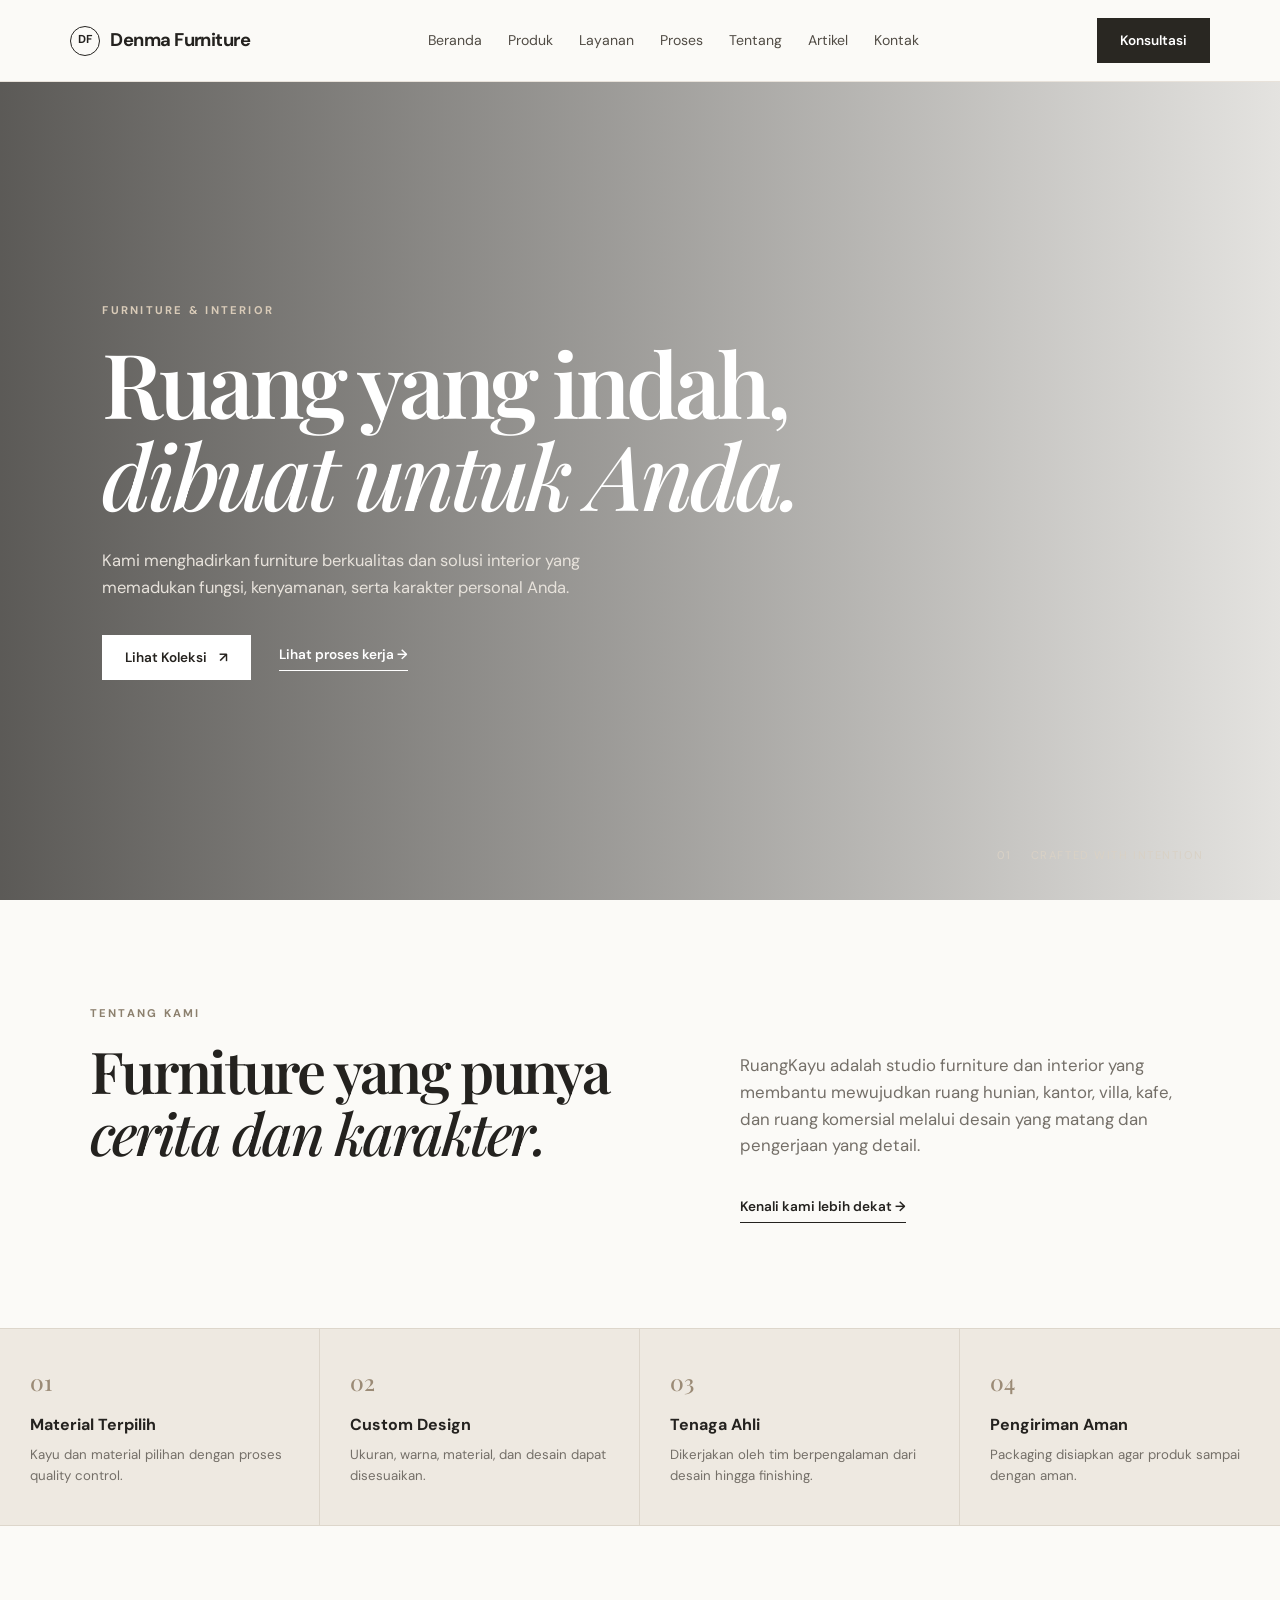
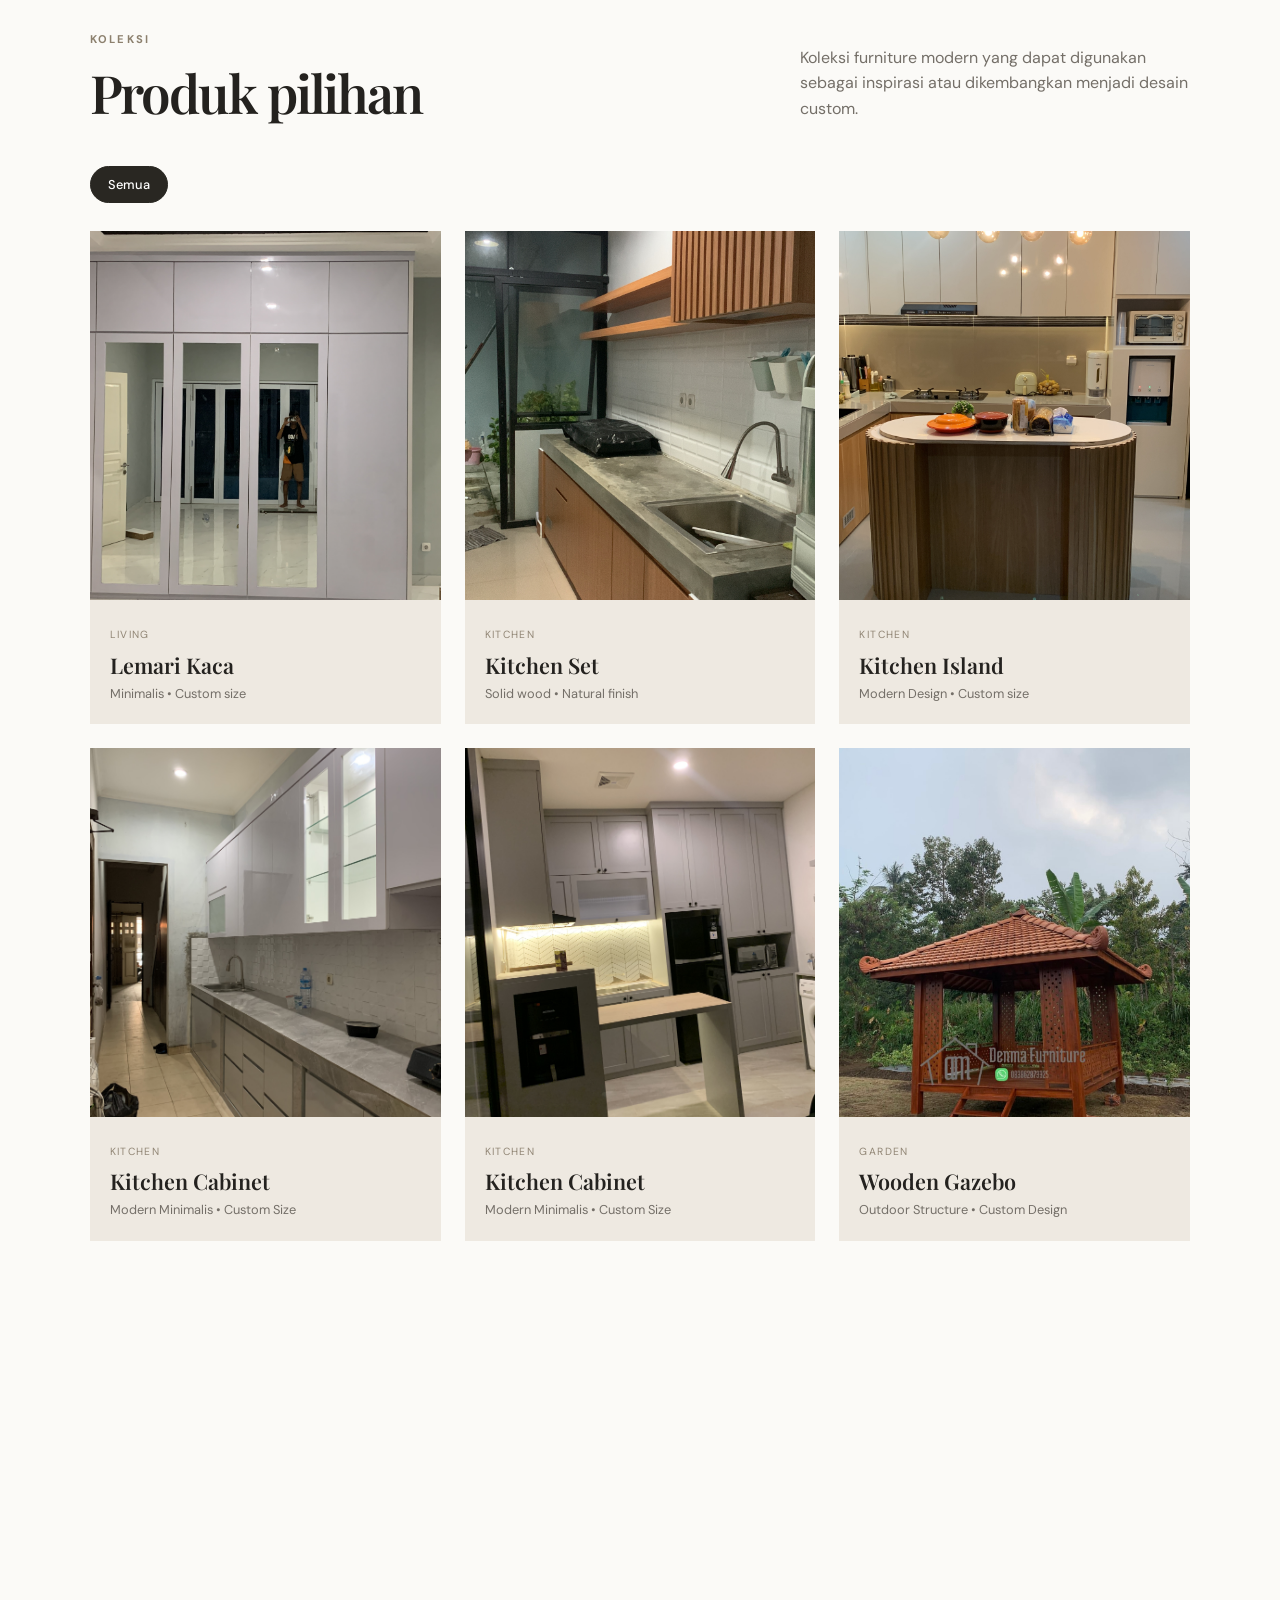
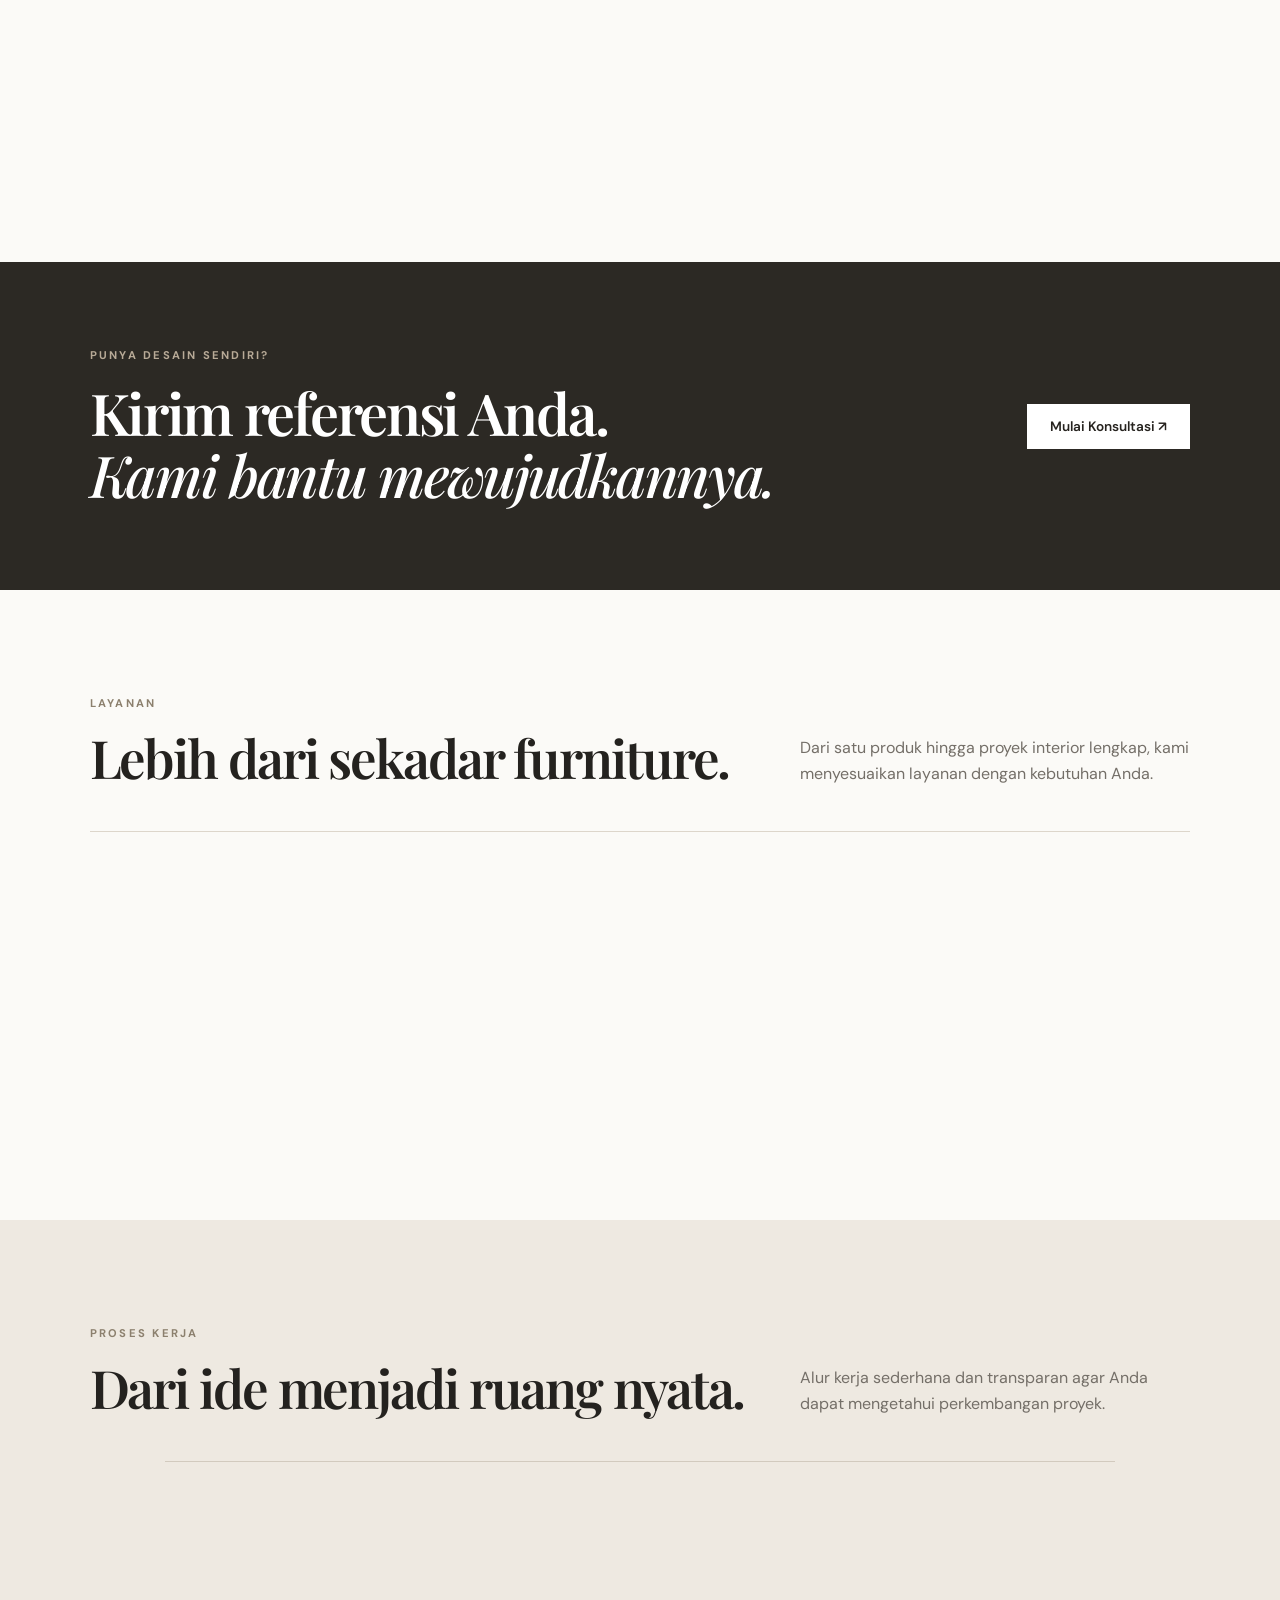
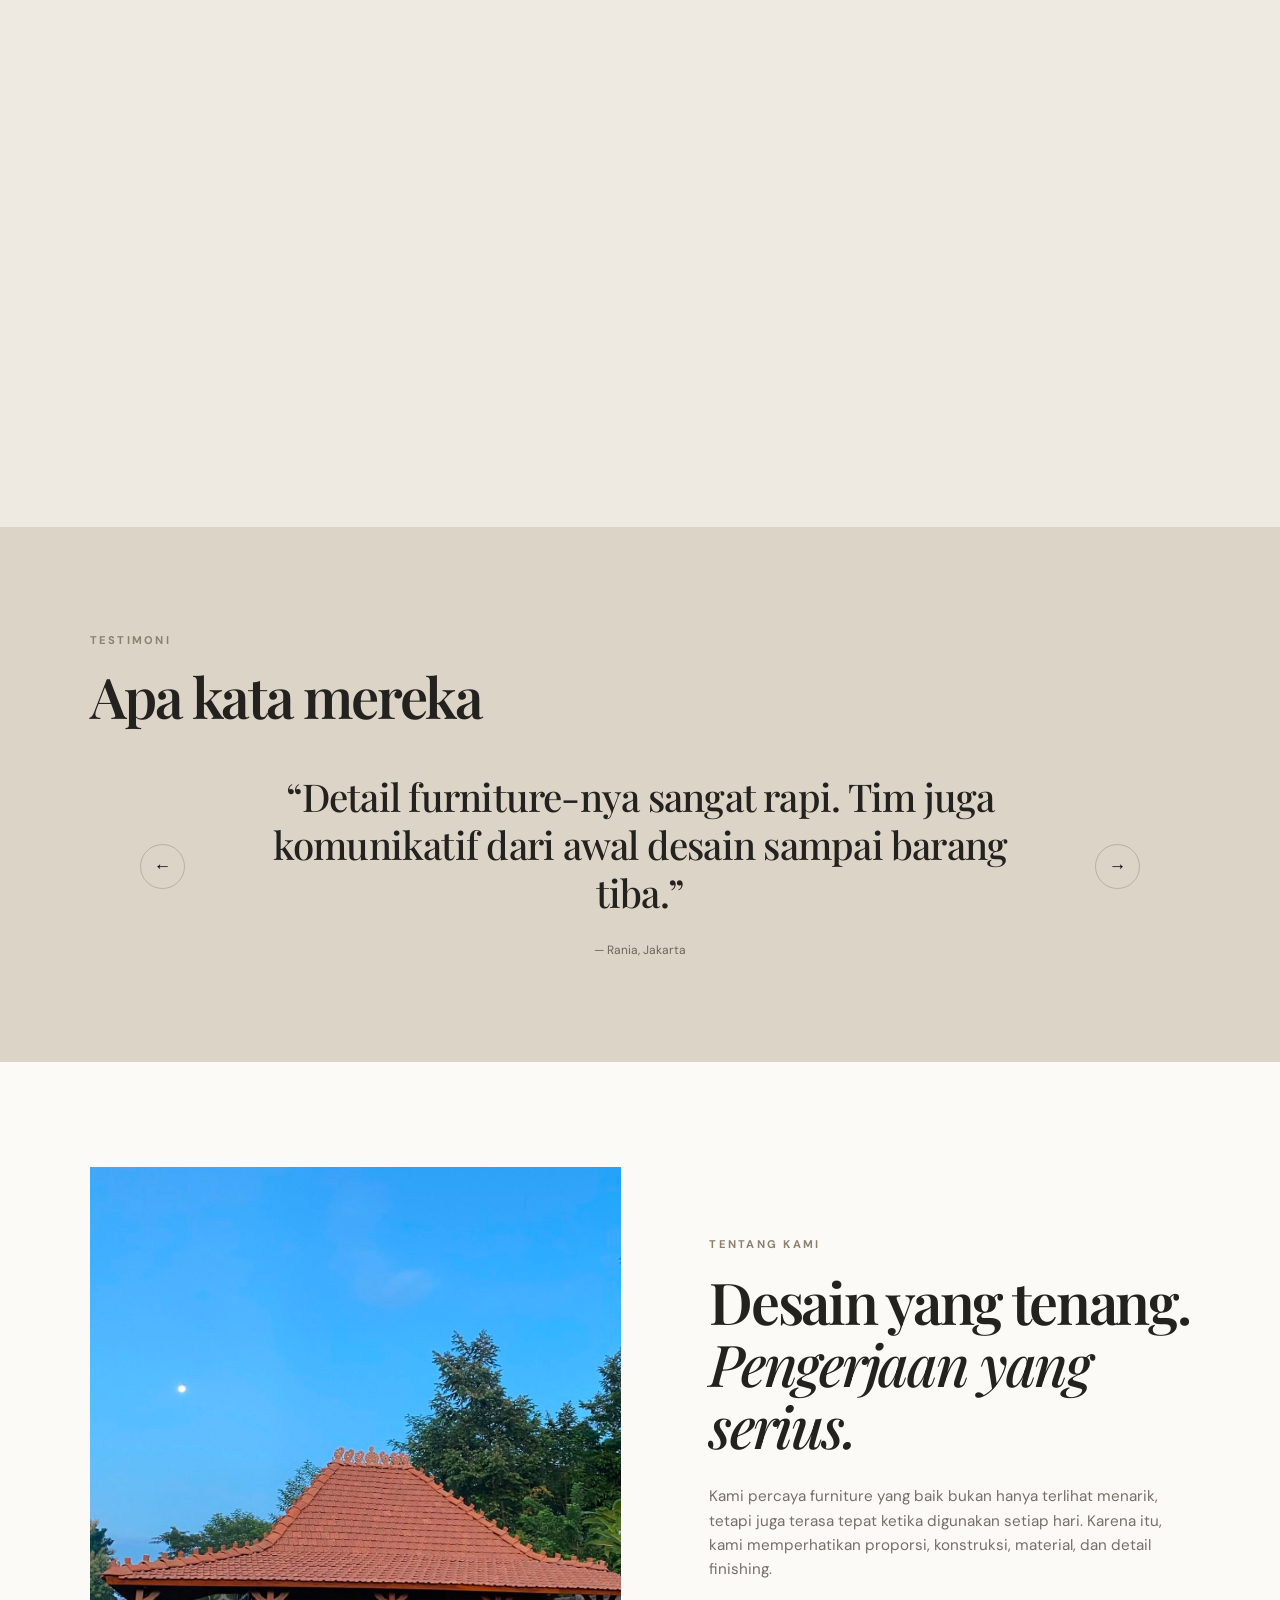
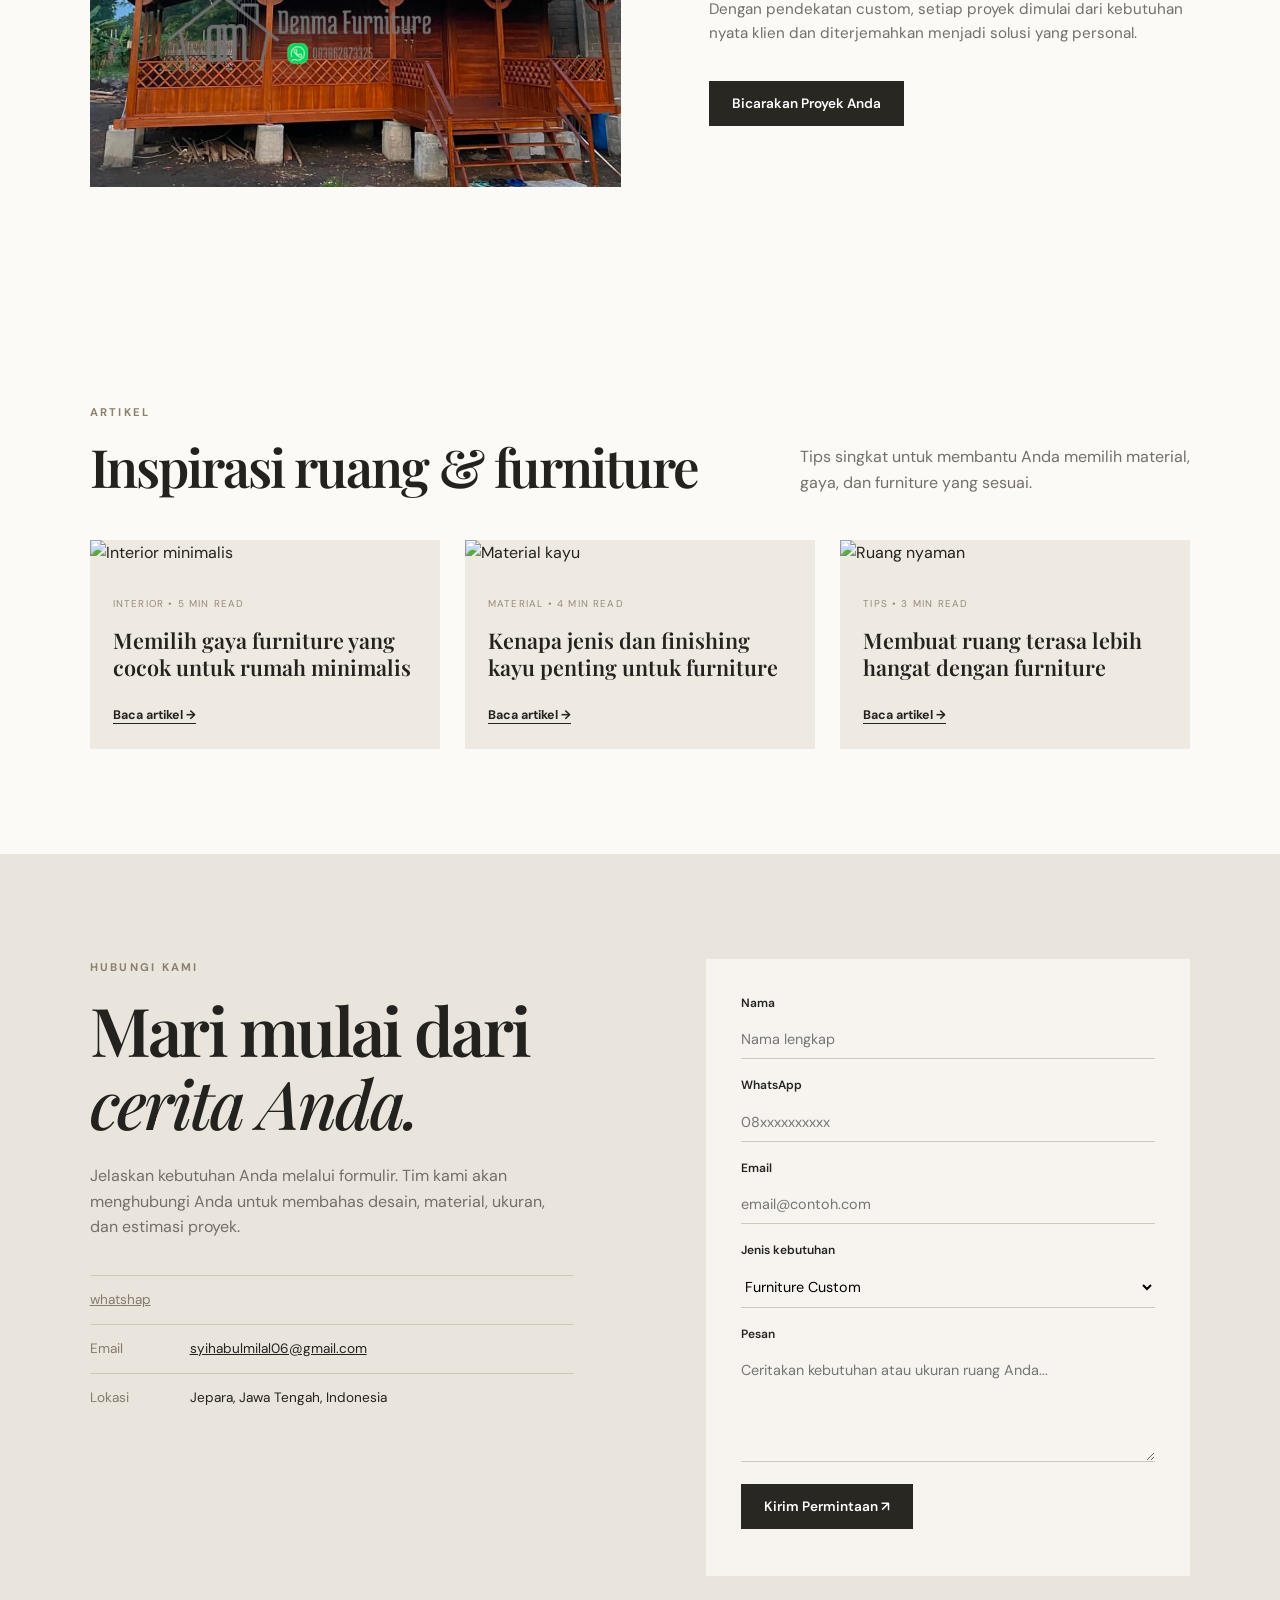
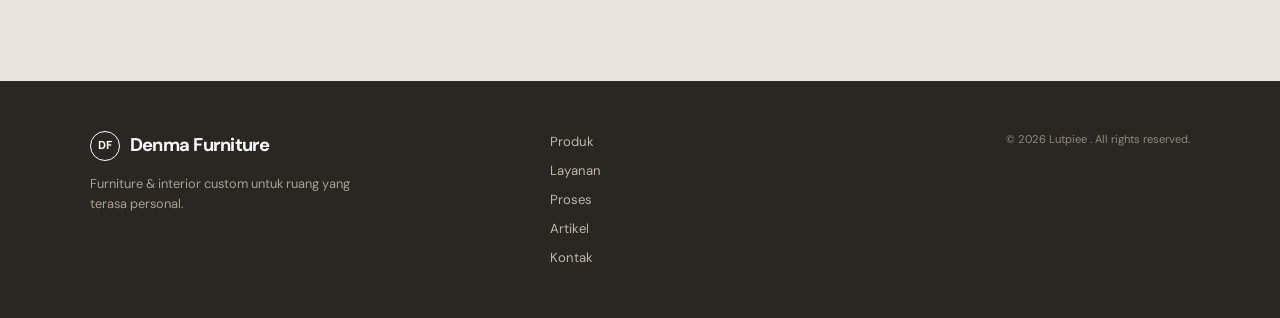
==== index.html @ da38ce17 "first" ====
<!DOCTYPE html>
<html lang="id">
<head>
  <meta charset="UTF-8">
  <meta name="viewport" content="width=device-width, initial-scale=1.0">
  <meta name="description" content="RuangKayu Interior - Furniture custom dan interior modern berkualitas.">
  <title>Denma furniture & Interior</title>
  <link rel="preconnect" href="https://fonts.googleapis.com">
  <link rel="preconnect" href="https://fonts.gstatic.com" crossorigin>
  <link href="https://fonts.googleapis.com/css2?family=DM+Sans:wght@400;500;600;700&family=Playfair+Display:wght@500;600;700&display=swap" rel="stylesheet">
  <link rel="stylesheet" href="style.css">
</head>
<body>
  <header class="header" id="top">
    <a class="logo" href="#home"><span>DF</span> Denma Furniture </a>
    <nav class="nav" id="nav">
      <a href="#home">Beranda</a>
      <a href="#produk">Produk</a>
      <a href="#layanan">Layanan</a>
      <a href="#proses">Proses</a>
      <a href="#tentang">Tentang</a>
      <a href="#artikel">Artikel</a>
      <a href="#kontak">Kontak</a>
    </nav>
    <a class="btn btn-dark nav-cta" href="#kontak">Konsultasi</a>
    <button class="menu-toggle" id="menuToggle" aria-label="Buka menu">☰</button>
  </header>

  <main>
    <section class="hero" id="home">
      <div class="hero-overlay"></div>
      <div class="hero-content">
        <p class="eyebrow">FURNITURE & INTERIOR</p>
        <h1>Ruang yang indah,<br><em>dibuat untuk Anda.</em></h1>
        <p class="hero-text">Kami menghadirkan furniture berkualitas dan solusi interior yang memadukan fungsi, kenyamanan, serta karakter personal Anda.</p>
        <div class="hero-actions">
          <a class="btn btn-light" href="#produk">Lihat Koleksi <span>↗</span></a>
          <a class="text-link light" href="#proses">Lihat proses kerja →</a>
        </div>
      </div>
      <div class="hero-note"><span>01</span> Crafted with intention</div>
    </section>

    <section class="intro section">
      <div>
        <p class="eyebrow">TENTANG KAMI</p>
        <h2>Furniture yang punya<br><em>cerita dan karakter.</em></h2>
      </div>
      <div class="intro-copy">
        <p>RuangKayu adalah studio furniture dan interior yang membantu mewujudkan ruang hunian, kantor, villa, kafe, dan ruang komersial melalui desain yang matang dan pengerjaan yang detail.</p>
        <a class="text-link" href="#tentang">Kenali kami lebih dekat →</a>
      </div>
    </section>

    <section class="feature-strip">
      <div class="feature"><b>01</b><h3>Material Terpilih</h3><p>Kayu dan material pilihan dengan proses quality control.</p></div>
      <div class="feature"><b>02</b><h3>Custom Design</h3><p>Ukuran, warna, material, dan desain dapat disesuaikan.</p></div>
      <div class="feature"><b>03</b><h3>Tenaga Ahli</h3><p>Dikerjakan oleh tim berpengalaman dari desain hingga finishing.</p></div>
      <div class="feature"><b>04</b><h3>Pengiriman Aman</h3><p>Packaging disiapkan agar produk sampai dengan aman.</p></div>
    </section>

    <section class="section products" id="produk">
      <div class="section-heading">
        <div><p class="eyebrow">KOLEKSI</p><h2>Produk pilihan</h2></div>
        <p>Koleksi furniture modern yang dapat digunakan sebagai inspirasi atau dikembangkan menjadi desain custom.</p>
      </div>
      <div class="filter-tabs">
        <button class="active" data-filter="all">Semua</button>
      </div>

<!-- INTERIOR -->

      <div class="product-grid" id="productGrid">
        <article class="product-card" data-category="living">
          <img src="image/F1.JPG.jpeg" alt="Interior kaca">
          <div class="product-info"><span>Living</span><h3>Lemari Kaca</h3><p>Minimalis • Custom size</p></div>
        </article>
        <article class="product-card" data-category="dining">
          <img src="image/O5.JPG.jpeg" alt="Dapur">
          <div class="product-info"><span>kitchen</span><h3>Kitchen Set</h3><p>Solid wood • Natural finish</p></div>
        </article>
        <article class="product-card" data-category="bedroom">
          <img src="image/I1.JPG.jpeg" alt="Kamar tidur modern">
          <div class="product-info"><span>KITCHEN</span><h3>Kitchen Island</h3><p>Modern Design • Custom size</p></div>
        </article>
          <article class="product-card" data-category="bedroom">
          <img src="image/i2.jpg" alt="Kamar tidur modern">
          <div class="product-info"><span>KITCHEN</span><h3>Kitchen Cabinet</h3><p>Modern Minimalis • Custom Size</p></div>
        </article>
        <article class="product-card" data-category="bedroom">
          <img src="image/i3.jpg" alt="Kamar tidur modern">
          <div class="product-info"><span>KITCHEN</span><h3>Kitchen Cabinet</h3><p>Modern Minimalis • Custom Size</p></div>
        </article>


<!-- FURNITURE -->

        <article class="product-card" data-category="office">
          <img src="image/O1.PNG" alt="Interior kantor">
          <div class="product-info"><span>garden</span><h3>Wooden Gazebo</h3><p>Outdoor Structure • Custom Design</p></div>
        </article>
        <article class="product-card" data-category="living">
          <img src="image/O3.PNG" alt="Interior ruang keluarga">
          <div class="product-info"><span>outdoor</span><h3>Wooden Kabin</h3><p>Teak wood • Outdoor Structure</p></div>
        </article>
        <article class="product-card" data-category="dining">
          <img src="image/O4.PNG" alt="Ruang makan elegan">
          <div class="product-info"><span>outdoor</span><h3>Wooden Gazebo</h3><p>Solid wood • Custom Design</p></div>
        </article>
                <article class="product-card" data-category="dining">
          <img src="image/02.PNG" alt="Ruang makan elegan">
          <div class="product-info"><span>outdoor</span><h3>Wooden Gazebo</h3><p>Solid wood • Custom Structure</p></div>
        </article>
      </div>
    </section>

    <section class="custom-banner">
      <div>
        <p class="eyebrow">PUNYA DESAIN SENDIRI?</p>
        <h2>Kirim referensi Anda.<br><em>Kami bantu mewujudkannya.</em></h2>
      </div>
      <a class="btn btn-light" href="#kontak">Mulai Konsultasi ↗</a>
    </section>

    <section class="section services" id="layanan">
      <div class="section-heading">
        <div><p class="eyebrow">LAYANAN</p><h2>Lebih dari sekadar furniture.</h2></div>
        <p>Dari satu produk hingga proyek interior lengkap, kami menyesuaikan layanan dengan kebutuhan Anda.</p>
      </div>
      <div class="service-grid">
        <div class="service"><span>01</span><h3>Furniture Custom</h3><p>Desain furniture berdasarkan ukuran ruang, kebutuhan fungsi, material, dan gaya yang Anda inginkan.</p><a href="#kontak">Konsultasikan →</a></div>
        <div class="service"><span>02</span><h3>Interior Design</h3><p>Konsep ruang, layout, material, warna, hingga detail furniture dalam satu kesatuan desain.</p><a href="#kontak">Konsultasikan →</a></div>
        <div class="service"><span>03</span><h3>Project Furniture</h3><p>Pengerjaan untuk rumah, villa, hotel, restoran, kantor, dan ruang komersial dengan koordinasi terukur.</p><a href="#kontak">Konsultasikan →</a></div>
      </div>
    </section>

    <section class="process section" id="proses">
      <div class="section-heading">
        <div><p class="eyebrow">PROSES KERJA</p><h2>Dari ide menjadi ruang nyata.</h2></div>
        <p>Alur kerja sederhana dan transparan agar Anda dapat mengetahui perkembangan proyek.</p>
      </div>
      <div class="process-list">
        <div class="process-item"><strong>01</strong><div><h3>Konsultasi</h3><p>Ceritakan kebutuhan, ukuran ruang, referensi, dan kisaran anggaran.</p></div></div>
        <div class="process-item"><strong>02</strong><div><h3>Desain & Penawaran</h3><p>Kami susun konsep, material, estimasi biaya, dan timeline pengerjaan.</p></div></div>
        <div class="process-item"><strong>03</strong><div><h3>Produksi</h3><p>Produksi dimulai setelah desain dan penawaran disepakati. Progress dapat didokumentasikan.</p></div></div>
        <div class="process-item"><strong>04</strong><div><h3>Quality Control</h3><p>Produk diperiksa pada detail konstruksi dan finishing sebelum dikemas.</p></div></div>
        <div class="process-item"><strong>05</strong><div><h3>Pengiriman & Instalasi</h3><p>Produk dikirim dan, bila diperlukan, dibantu proses instalasi di lokasi.</p></div></div>
      </div>
    </section>

    <section class="testimonial-section">
      <div class="section testimonial-head">
        <p class="eyebrow">TESTIMONI</p>
        <h2>Apa kata mereka</h2>
      </div>
      <div class="testimonial-wrap">
        <button class="slider-btn" id="prevTestimonial" aria-label="Testimoni sebelumnya">←</button>
        <div class="testimonial-track" id="testimonialTrack">
          <blockquote class="testimonial active"><p>“Detail furniture-nya sangat rapi. Tim juga komunikatif dari awal desain sampai barang tiba.”</p><cite>— Rania, Jakarta</cite></blockquote>
          <blockquote class="testimonial"><p>“Kami bisa menyesuaikan ukuran dan material dengan kondisi ruangan. Hasil akhirnya sesuai konsep yang kami bayangkan.”</p><cite>— Dimas, Semarang</cite></blockquote>
          <blockquote class="testimonial"><p>“Proses konsultasinya membantu sekali, terutama saat menentukan layout dan kombinasi warna.”</p><cite>— Alya, Bandung</cite></blockquote>
        </div>
        <button class="slider-btn" id="nextTestimonial" aria-label="Testimoni berikutnya">→</button>
      </div>
    </section>

    <section class="section about" id="tentang">
      <div class="about-image"><img src="image/O4.PNG" alt="Interior RuangKayu"></div>
      <div class="about-copy">
        <p class="eyebrow">TENTANG KAMI</p>
        <h2>Desain yang tenang.<br><em>Pengerjaan yang serius.</em></h2>
        <p>Kami percaya furniture yang baik bukan hanya terlihat menarik, tetapi juga terasa tepat ketika digunakan setiap hari. Karena itu, kami memperhatikan proporsi, konstruksi, material, dan detail finishing.</p>
        <p>Dengan pendekatan custom, setiap proyek dimulai dari kebutuhan nyata klien dan diterjemahkan menjadi solusi yang personal.</p>
        <a class="btn btn-dark" href="#kontak">Bicarakan Proyek Anda</a>
      </div>
    </section>

    <section class="section articles" id="artikel">
      <div class="section-heading">
        <div><p class="eyebrow">ARTIKEL</p><h2>Inspirasi ruang & furniture</h2></div>
        <p>Tips singkat untuk membantu Anda memilih material, gaya, dan furniture yang sesuai.</p>
      </div>
      <div class="article-grid">
        <article><img src="https://images.unsplash.com/photo-1618221195710-dd6b41faaea6?auto=format&fit=crop&w=1000&q=85" alt="Interior minimalis"><div><small>INTERIOR • 5 MIN READ</small><h3>Memilih gaya furniture yang cocok untuk rumah minimalis</h3><a href="artikel1.html" target="_blank">Baca artikel →</a></div></article>
        <article><img src="https://images.unsplash.com/photo-1549497538-303791108f95?auto=format&fit=crop&w=1000&q=85" alt="Material kayu"><div><small>MATERIAL • 4 MIN READ</small><h3>Kenapa jenis dan finishing kayu penting untuk furniture</h3><a href="artikel2.html" target="_blank">Baca artikel →</a></div></article>
        <article><img src="https://images.unsplash.com/photo-1615873968403-89e068629265?auto=format&fit=crop&w=1000&q=85" alt="Ruang nyaman"><div><small>TIPS • 3 MIN READ</small><h3>Membuat ruang terasa lebih hangat dengan furniture</h3><a href="artikel3.html" target="_blank">Baca artikel →</a></div></article>
      </div>
    </section>

    <section class="contact" id="kontak">
      <div class="contact-info">
        <p class="eyebrow">HUBUNGI KAMI</p>
        <h2>Mari mulai dari<br><em>cerita Anda.</em></h2>
        <p>Jelaskan kebutuhan Anda melalui formulir. Tim kami akan menghubungi Anda untuk membahas desain, material, ukuran, dan estimasi proyek.</p>
        <div class="contact-details">
          <p><span><a href="https://wa.me/+6283862873325?text=Halo%20saya%20mau%20konsultasi%20">whatshap</a></span></a></p>
          <p><span>Email</span><a href="mailto:syihabulmilal06@gmail.com">syihabulmilal06@gmail.com</a></p>
          <p><span>Lokasi</span>Jepara, Jawa Tengah, Indonesia</p>
        </div>
      </div>
      <form class="contact-form" id="contactForm">
        <label>Nama<input required type="text" name="nama" placeholder="Nama lengkap"></label>
        <label>WhatsApp<input required type="tel" name="telepon" placeholder="08xxxxxxxxxx"></label>
        <label>Email<input type="email" name="email" placeholder="email@contoh.com"></label>
        <label>Jenis kebutuhan<select name="kebutuhan"><option>Furniture Custom</option><option>Interior Design</option><option>Project Furniture</option><option>Konsultasi</option></select></label>
        <label>Pesan<textarea required name="pesan" rows="5" placeholder="Ceritakan kebutuhan atau ukuran ruang Anda..."></textarea></label>
        <button class="btn btn-dark" type="submit">Kirim Permintaan ↗</button>
        <p class="form-note" id="formNote" role="status" aria-live="polite"></p>
      </form>
    </section>
  </main>

  <footer class="footer">
    <div><a class="logo" href="#top"><span>DF</span> Denma Furniture</a><p>Furniture & interior custom untuk ruang yang terasa personal.</p></div>
    <div class="footer-links"><a href="#produk">Produk</a><a href="#layanan">Layanan</a><a href="#proses">Proses</a><a href="#artikel">Artikel</a><a href="#kontak">Kontak</a></div>
    <div><small>© 2026 Lutpiee . All rights reserved.</small></div>
  </footer>

  <script src="script.js"></script>
</body>
</html>
---- style.css ----
:root{
  --ink:#24221f;--muted:#746f68;--cream:#f4f0e9;--paper:#fbfaf7;--line:#ddd6cb;--dark:#292722;
  --serif:"Playfair Display",Georgia,serif;--sans:"DM Sans",Arial,sans-serif
}
*{box-sizing:border-box}html{scroll-behavior:smooth}body{margin:0;color:var(--ink);background:var(--paper);font-family:var(--sans);line-height:1.6}a{text-decoration:none;color:inherit}
.header{height:82px;padding:0 5.5%;display:flex;align-items:center;justify-content:space-between;background:rgba(251,250,247,.96);position:sticky;top:0;z-index:20;border-bottom:1px solid rgba(221,214,203,.65);backdrop-filter:blur(12px)}
.logo{font-weight:700;letter-spacing:-.03em;font-size:1.15rem;display:flex;gap:10px;align-items:center}.logo span{font-size:.72rem;border:1px solid var(--ink);width:30px;height:30px;display:grid;place-items:center;border-radius:50%;letter-spacing:0}
.nav{display:flex;gap:26px;font-size:.88rem;color:#514c45}.nav a:hover,.footer-links a:hover{color:#000}.btn{display:inline-flex;align-items:center;justify-content:center;gap:12px;padding:13px 22px;border:1px solid transparent;font:600 .85rem var(--sans);cursor:pointer;transition:.25s}.btn-dark{background:var(--dark);color:#fff}.btn-dark:hover{background:#000;transform:translateY(-2px)}.btn-light{background:#fff;color:#26231f}.btn-light:hover{background:#eee9e1}.menu-toggle{display:none;background:none;border:0;font-size:1.5rem}
.hero{min-height:calc(100vh - 82px);background:linear-gradient(90deg,rgba(24,22,19,.7),rgba(24,22,19,.1)),url("https://images.unsplash.com/photo-1600210492486-724fe5c67fb0?auto=format&fit=crop&w=2000&q=90") center/cover;position:relative;display:flex;align-items:center;color:#fff}.hero-content{width:min(800px,88%);margin-left:8%;padding:90px 0}.eyebrow{font-size:.7rem;letter-spacing:.2em;font-weight:700;margin:0 0 16px;color:#8c806e}.hero .eyebrow{color:#d9cbb8}.hero h1{font:600 clamp(3.2rem,7vw,6.4rem)/1.03 var(--serif);letter-spacing:-.045em;margin:0 0 28px}.hero h1 em,h2 em{font-style:italic;font-weight:500}.hero-text{max-width:570px;color:#e7e2db;font-size:1.03rem}.hero-actions{display:flex;gap:28px;align-items:center;margin-top:34px}.text-link{display:inline-block;font-weight:600;font-size:.85rem;border-bottom:1px solid currentColor;padding-bottom:4px}.text-link.light{color:#fff}.hero-note{position:absolute;right:6%;bottom:35px;font-size:.7rem;letter-spacing:.14em;text-transform:uppercase;color:#d9d1c5}.hero-note span{margin-right:15px}
.section{padding:105px 7%}.intro{display:grid;grid-template-columns:1.2fr 1fr;gap:10%;background:var(--paper)}h2{font:600 clamp(2.4rem,4.5vw,4.3rem)/1.08 var(--serif);letter-spacing:-.04em;margin:0} .intro-copy{padding-top:30px;color:var(--muted);font-size:1.05rem;max-width:550px}.intro-copy .text-link{color:var(--ink);margin-top:20px}
.feature-strip{display:grid;grid-template-columns:repeat(4,1fr);border-top:1px solid var(--line);border-bottom:1px solid var(--line);background:#eee9e1}.feature{padding:38px 30px;border-right:1px solid var(--line)}.feature:last-child{border:0}.feature b{font:500 1.4rem var(--serif);color:#9b8b76}.feature h3{font-size:1rem;margin:14px 0 6px}.feature p{font-size:.83rem;color:var(--muted);margin:0}
.section-heading{display:flex;justify-content:space-between;align-items:end;gap:40px;margin-bottom:45px}.section-heading>p{max-width:390px;color:var(--muted);margin:0}.section-heading h2{font-size:3.3rem}.filter-tabs{display:flex;gap:9px;margin-bottom:28px;flex-wrap:wrap}.filter-tabs button{border:1px solid var(--line);background:transparent;padding:9px 17px;border-radius:30px;font:500 .8rem var(--sans);cursor:pointer;color:var(--muted)}.filter-tabs button.active,.filter-tabs button:hover{background:var(--dark);color:#fff;border-color:var(--dark)}
.product-grid{display:grid;grid-template-columns:repeat(3,1fr);gap:24px}.product-card{background:#eee9e1;overflow:hidden}.product-card img{width:100%;aspect-ratio:1/1.05;object-fit:cover;display:block;transition:transform .5s}.product-card:hover img{transform:scale(1.035)}.product-info{padding:20px}.product-info span{font-size:.65rem;letter-spacing:.13em;text-transform:uppercase;color:#918675}.product-info h3{margin:5px 0;font:600 1.35rem var(--serif)}.product-info p{margin:0;color:var(--muted);font-size:.8rem}
.custom-banner{padding:85px 7%;background:#2c2924;color:#fff;display:flex;align-items:center;justify-content:space-between;gap:30px}.custom-banner h2{font-size:3.6rem}.custom-banner .eyebrow{color:#b8aa97}
.service-grid{display:grid;grid-template-columns:repeat(3,1fr);border-top:1px solid var(--line)}.service{padding:38px 35px 10px 0;border-right:1px solid var(--line);margin-right:35px}.service:last-child{border-right:0}.service span{font:500 1.5rem var(--serif);color:#9b8b76}.service h3{font:600 1.6rem var(--serif);margin:18px 0 8px}.service p{color:var(--muted);font-size:.9rem;min-height:95px}.service a{font-size:.8rem;font-weight:700;border-bottom:1px solid var(--ink);padding-bottom:4px}
.process{background:#eee9e1}.process-list{max-width:950px;margin:0 auto;border-top:1px solid #d2cabe}.process-item{display:grid;grid-template-columns:90px 1fr;gap:30px;padding:28px 0;border-bottom:1px solid #d2cabe}.process-item strong{font:500 1.5rem var(--serif);color:#978a79}.process-item h3{font:600 1.35rem var(--serif);margin:0 0 4px}.process-item p{margin:0;color:var(--muted);font-size:.9rem}
.testimonial-section{background:#dcd4c7;padding-bottom:90px}.testimonial-head{padding-bottom:35px}.testimonial-head h2{font-size:3.5rem}.testimonial-wrap{display:flex;align-items:center;gap:25px;max-width:1000px;margin:auto}.testimonial-track{flex:1;text-align:center;min-height:210px;display:grid;place-items:center}.testimonial{display:none;margin:0}.testimonial.active{display:block}.testimonial p{font:500 clamp(1.5rem,3vw,2.7rem)/1.25 var(--serif);margin:0 auto 20px;max-width:820px;letter-spacing:-.02em}.testimonial cite{font-style:normal;font-size:.75rem;color:#6e655a}.slider-btn{width:45px;height:45px;border:1px solid #b9b0a3;background:transparent;border-radius:50%;cursor:pointer;font-size:1.1rem}.slider-btn:hover{background:#fff}
.about{display:grid;grid-template-columns:1.05fr .95fr;gap:8%;align-items:center}.about-image img{width:100%;height:620px;object-fit:cover}.about-copy{max-width:570px}.about-copy h2{font-size:3.6rem;margin-bottom:28px}.about-copy>p:not(.eyebrow){color:var(--muted);font-size:.95rem}.about-copy .btn{margin-top:20px}
.article-grid{display:grid;grid-template-columns:repeat(3,1fr);gap:25px}.article-grid article{background:#eee9e1}.article-grid img{width:100%;aspect-ratio:1.35;object-fit:cover}.article-grid article>div{padding:23px}.article-grid small{font-size:.62rem;letter-spacing:.12em;color:#958a7c}.article-grid h3{font:600 1.35rem/1.25 var(--serif);margin:12px 0 20px}.article-grid a{font-size:.78rem;font-weight:700;border-bottom:1px solid var(--ink)}
.contact{background:#e9e4dc;padding:105px 7%;display:grid;grid-template-columns:1fr 1fr;gap:12%}.contact-info h2{font-size:4.2rem}.contact-info>p:not(.eyebrow){max-width:500px;color:var(--muted);margin:25px 0}.contact-details{margin-top:35px}.contact-details p{display:grid;grid-template-columns:100px 1fr;font-size:.85rem;border-top:1px solid #cfc7bb;padding:13px 0;margin:0}.contact-details span{color:#857b6e}.contact-details a{text-decoration:underline}.contact-form{background:#f7f4ef;padding:35px}.contact-form label{display:block;font-size:.75rem;font-weight:600;margin-bottom:17px}.contact-form input,.contact-form select,.contact-form textarea{display:block;width:100%;margin-top:7px;border:0;border-bottom:1px solid #cfc7bb;background:transparent;padding:10px 0;font:400 .9rem var(--sans);outline:none}.contact-form input:focus,.contact-form textarea:focus{border-color:#333}.contact-form textarea{resize:vertical}.contact-form .btn{margin-top:5px}.form-note{font-size:.75rem;color:#6d655b;margin:12px 0 0}
.footer{padding:50px 7%;display:grid;grid-template-columns:1.4fr 1fr 1fr;gap:40px;background:#292722;color:#e8e3db}.footer p{font-size:.8rem;color:#a8a097;max-width:290px}.footer .logo{color:#fff}.footer .logo span{border-color:#fff}.footer-links{display:flex;flex-direction:column;gap:8px;font-size:.82rem;color:#bdb6ad}.footer small{color:#8f8981;font-size:.7rem;display:block;text-align:right}
@media(max-width:900px){.nav{display:none}.nav.open{display:flex;position:absolute;top:82px;left:0;right:0;background:var(--paper);padding:20px 7%;flex-direction:column;gap:15px;border-bottom:1px solid var(--line)}.nav-cta{display:none}.menu-toggle{display:block}.hero-content{margin-left:7%}.intro,.about,.contact{grid-template-columns:1fr}.feature-strip,.service-grid{grid-template-columns:1fr 1fr}.product-grid,.article-grid{grid-template-columns:1fr 1fr}.custom-banner{display:block}.custom-banner .btn{margin-top:28px}.about-image img{height:450px}.contact{gap:55px}}
@media(max-width:600px){.header{height:70px}.nav.open{top:70px}.hero{min-height:calc(100vh - 70px)}.hero h1{font-size:3.25rem}.hero-actions{flex-direction:column;align-items:flex-start}.section{padding:75px 6%}.feature-strip,.service-grid,.product-grid,.article-grid{grid-template-columns:1fr}.feature{border-right:0;border-bottom:1px solid var(--line)}.section-heading{display:block}.section-heading h2,.custom-banner h2,.about-copy h2,.testimonial-head h2{font-size:2.7rem}.section-heading>p{margin-top:20px}.custom-banner{padding:70px 6%}.service{border-right:0;border-bottom:1px solid var(--line);margin:0;padding:30px 0}.service p{min-height:0}.process-item{grid-template-columns:50px 1fr}.about-image img{height:360px}.contact{padding:75px 6%}.contact-info h2{font-size:3.1rem}.footer{grid-template-columns:1fr;padding:45px 6%}.footer small{text-align:left}.testimonial-wrap{gap:8px}.testimonial p{font-size:1.6rem}}
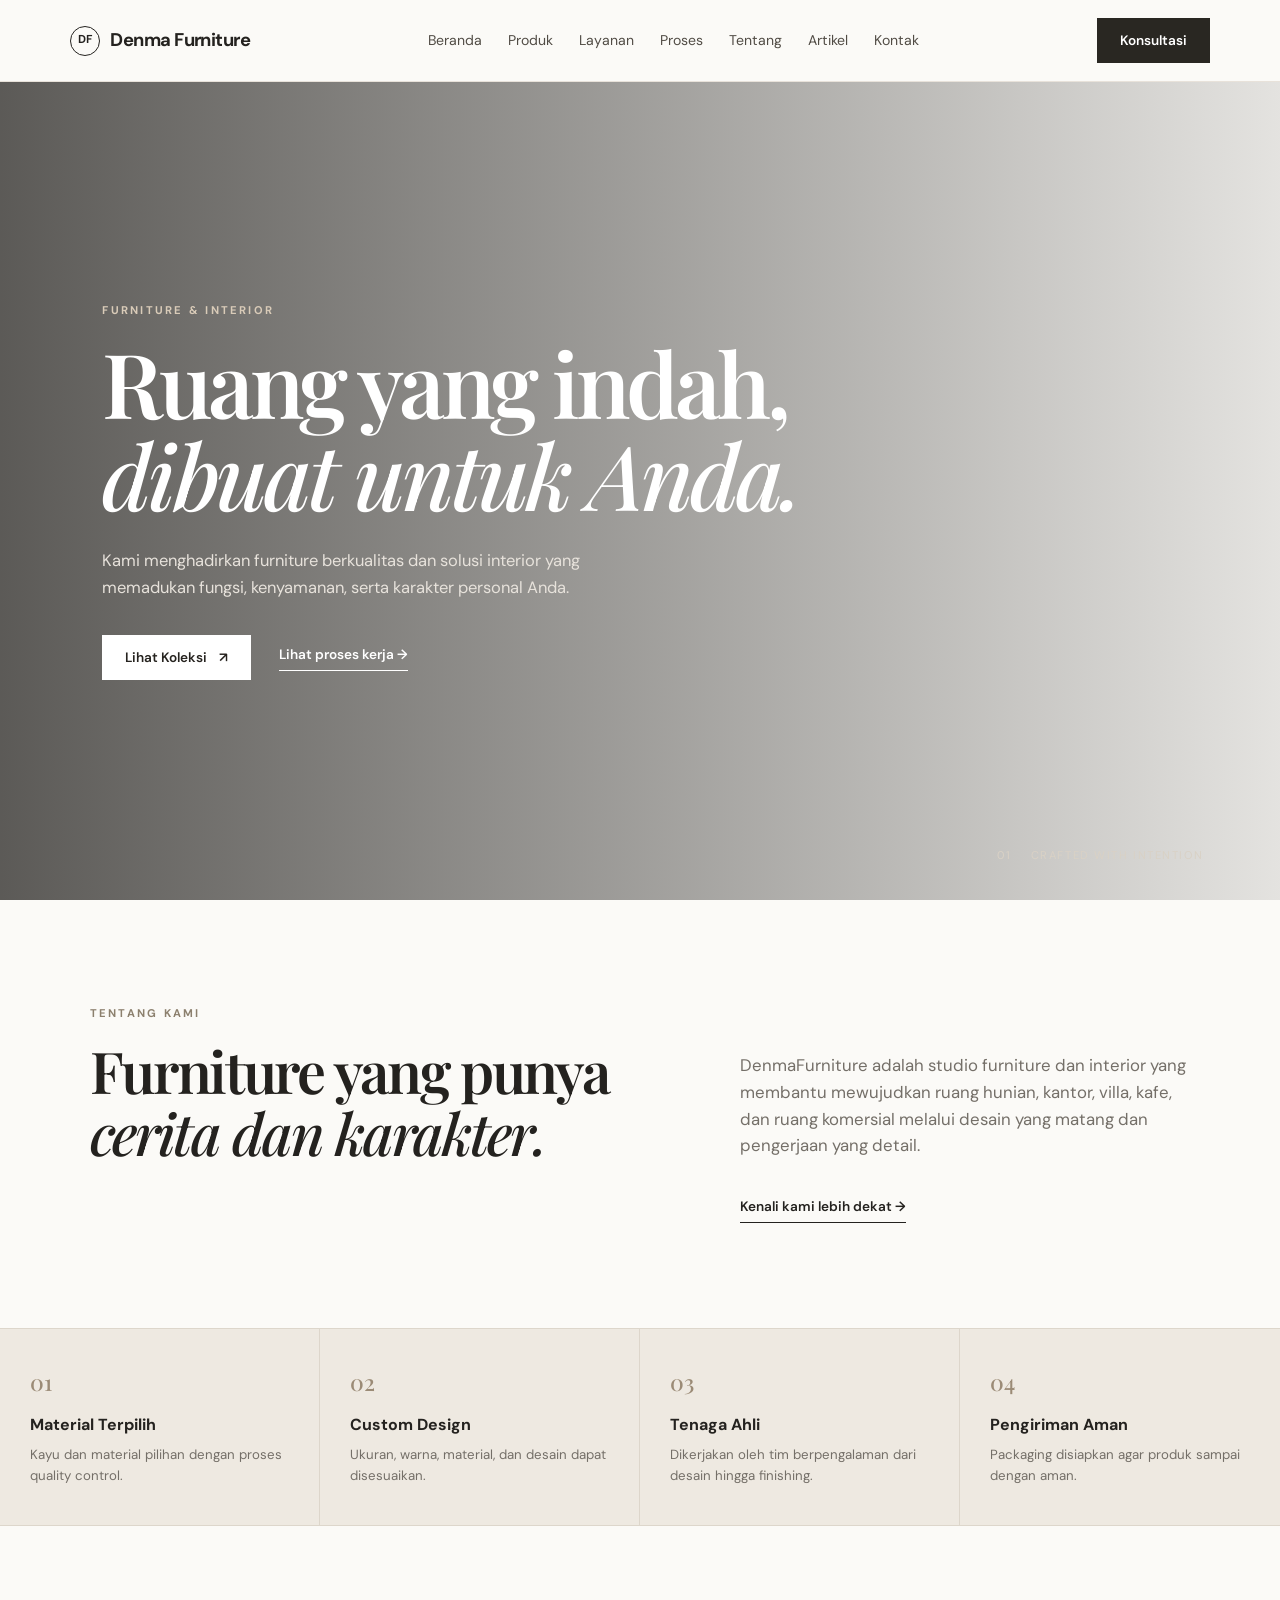
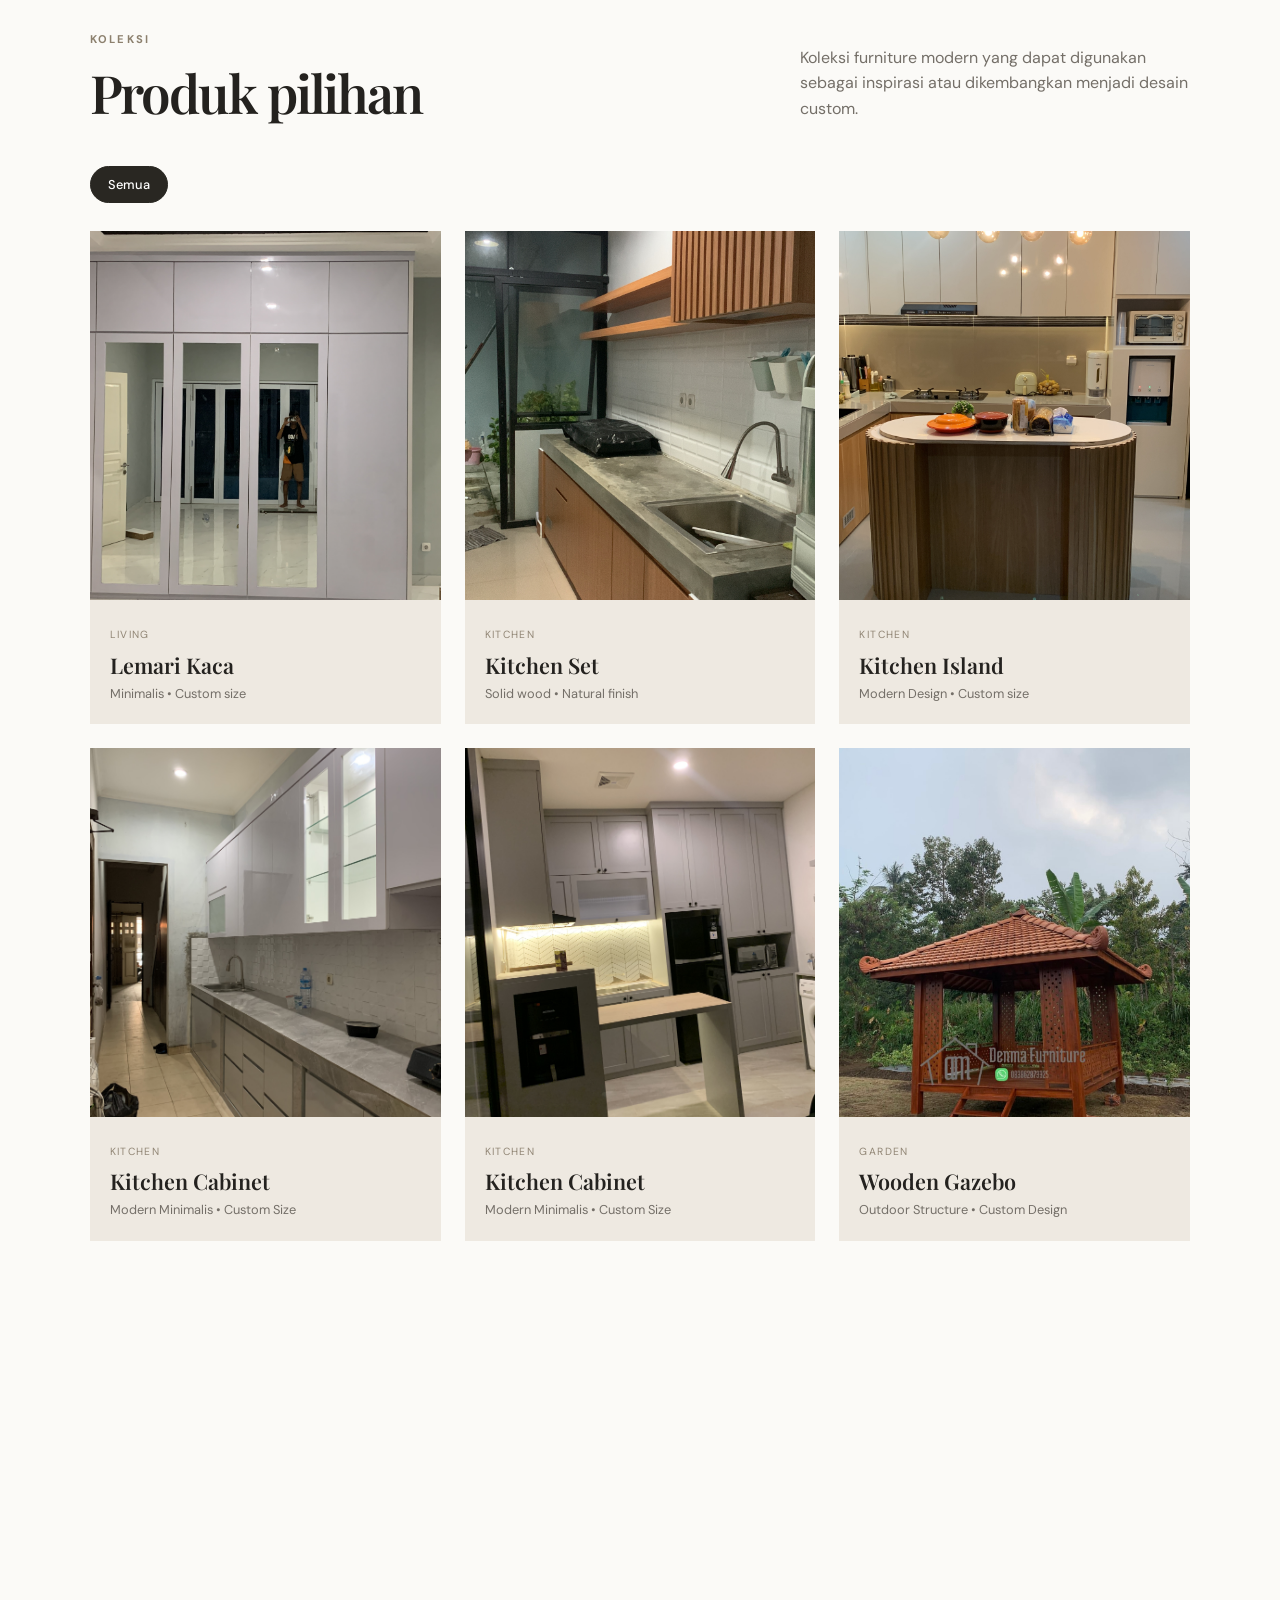
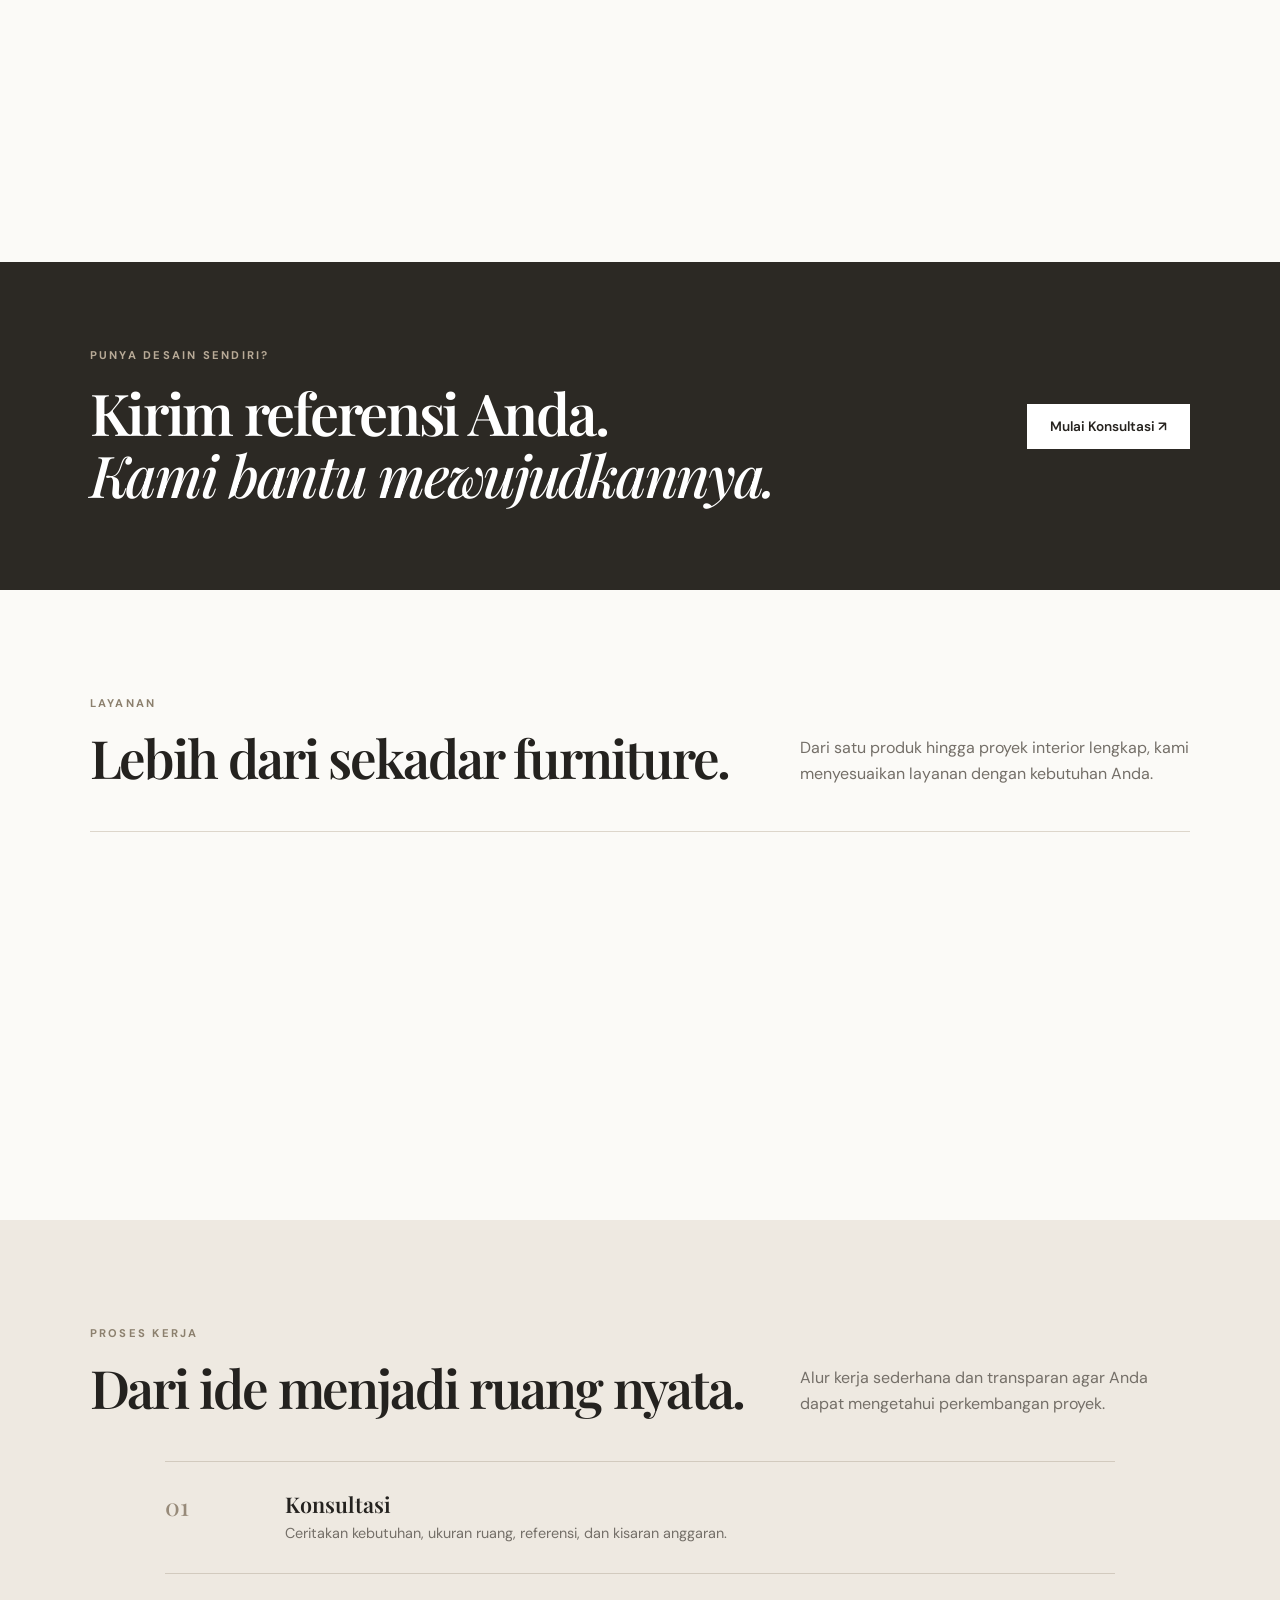
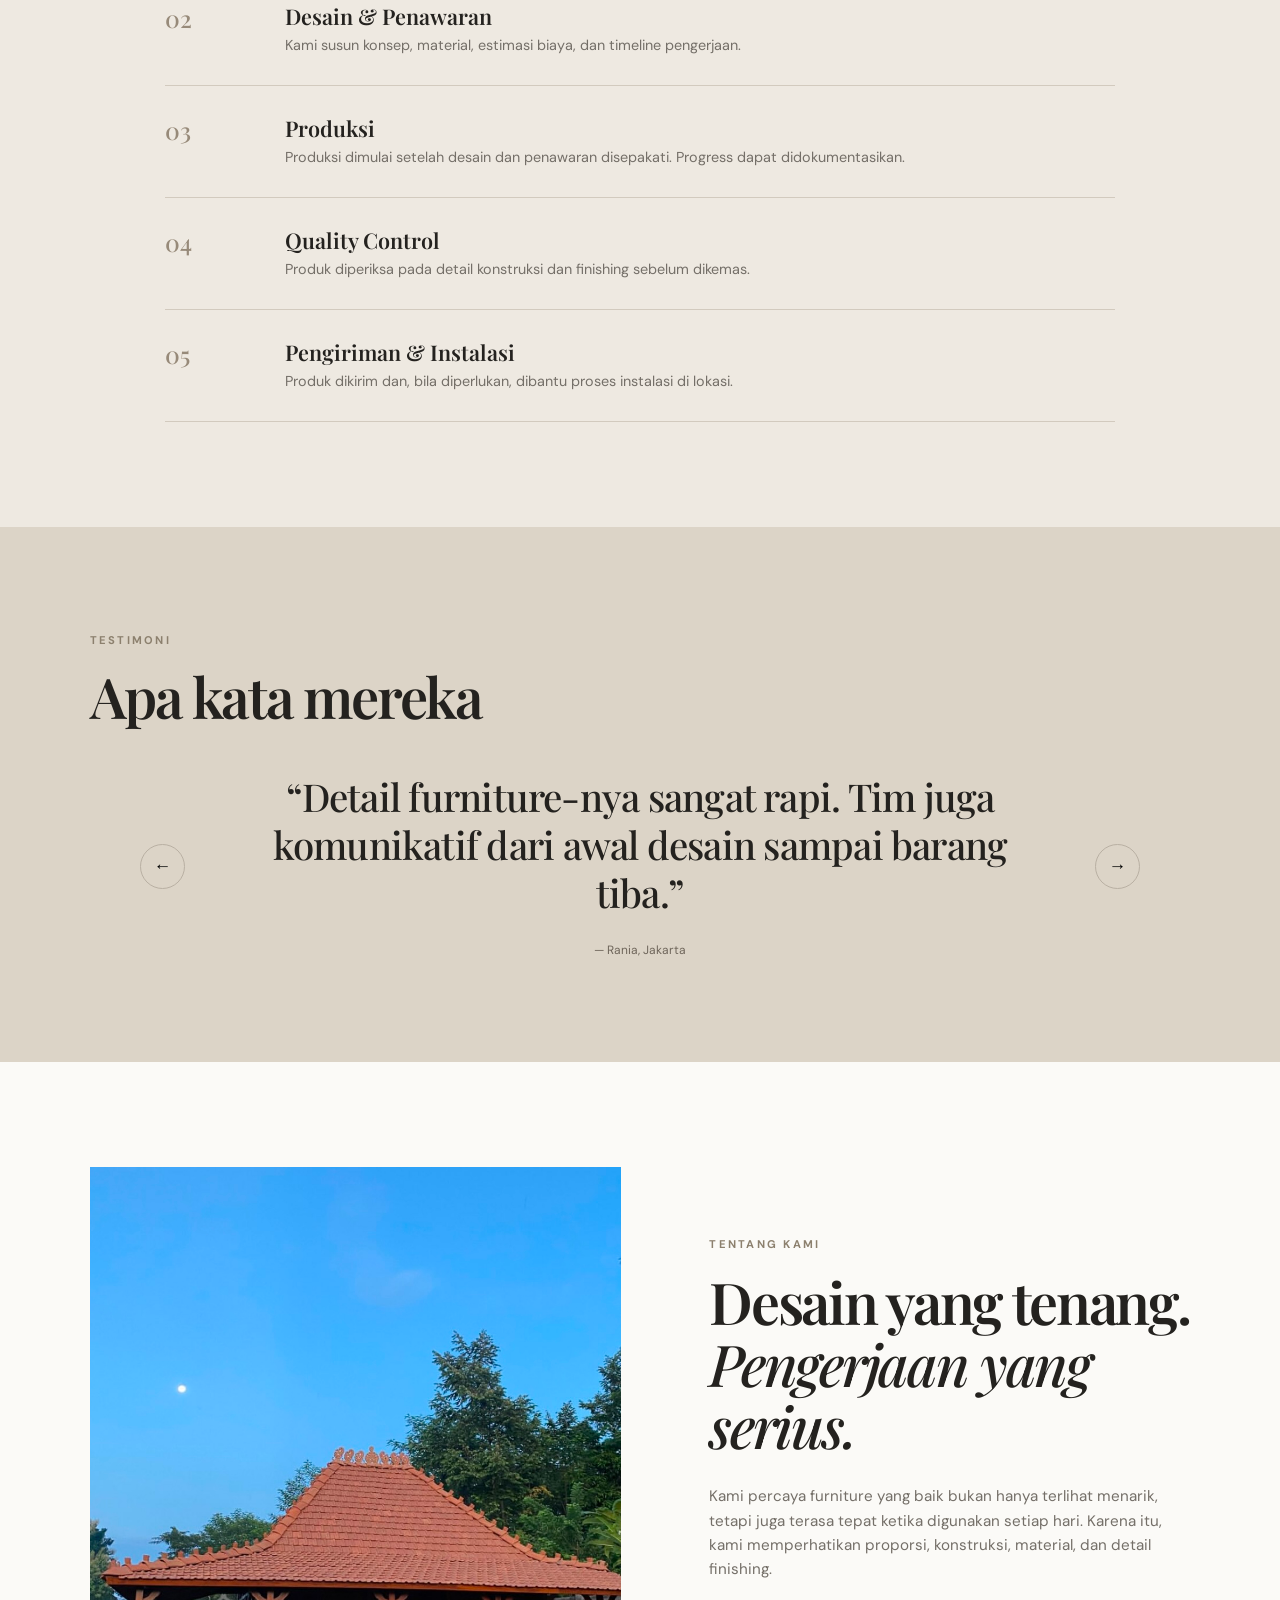
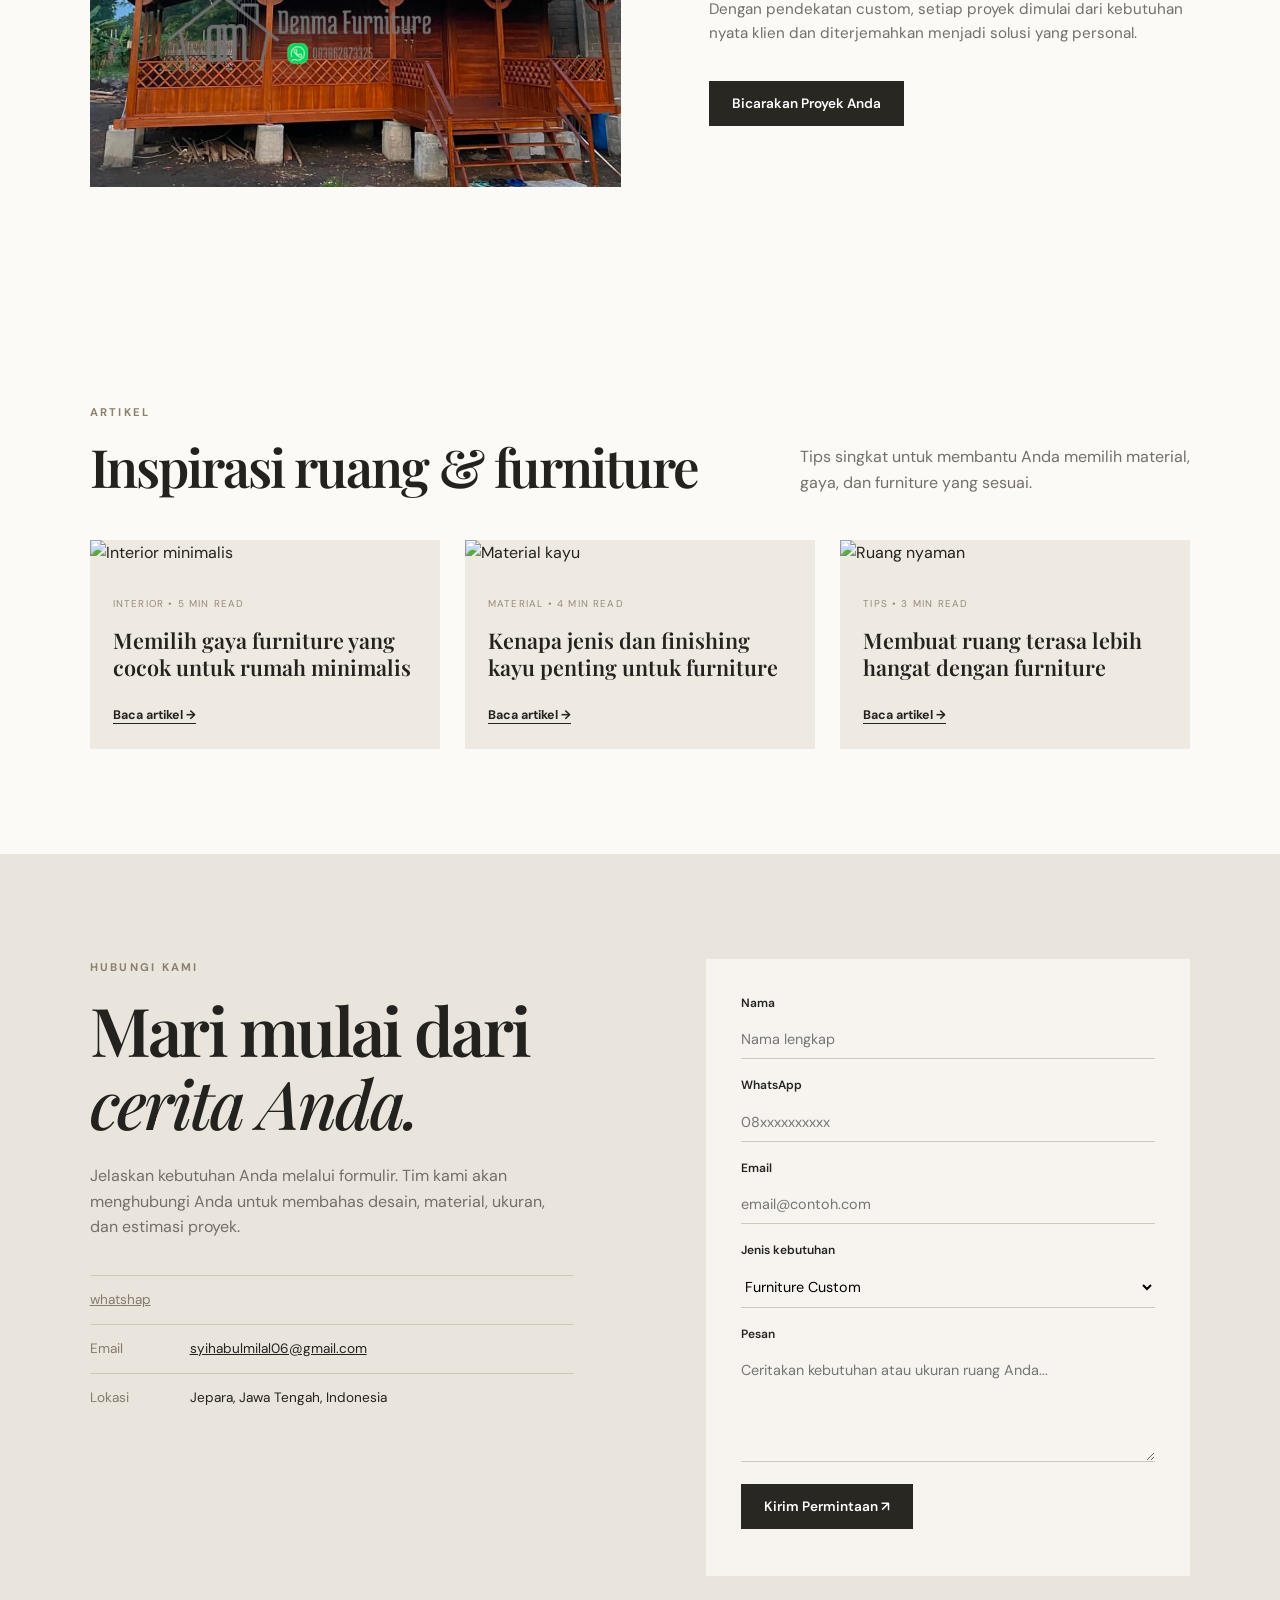
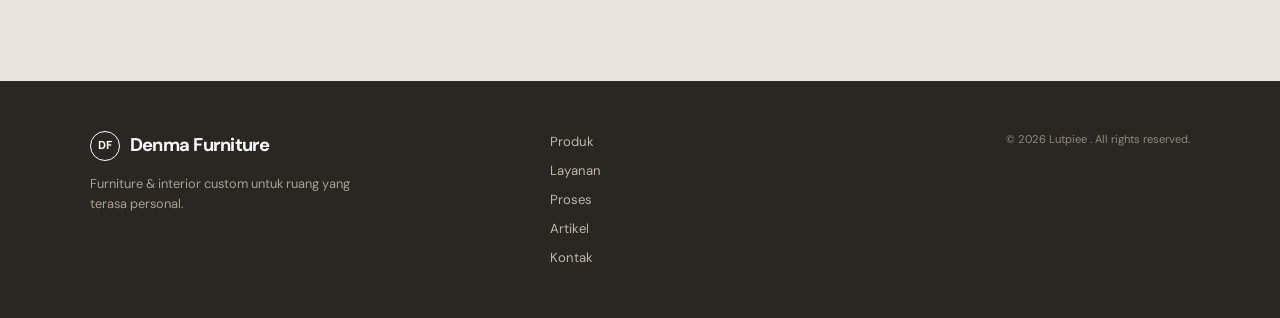
==== commit 3b3b1199: "edit" ====
--- a/index.html
+++ b/index.html
@@ -47,7 +47,7 @@
         <h2>Furniture yang punya<br><em>cerita dan karakter.</em></h2>
       </div>
       <div class="intro-copy">
-        <p>RuangKayu adalah studio furniture dan interior yang membantu mewujudkan ruang hunian, kantor, villa, kafe, dan ruang komersial melalui desain yang matang dan pengerjaan yang detail.</p>
+        <p>DenmaFurniture adalah studio furniture dan interior yang membantu mewujudkan ruang hunian, kantor, villa, kafe, dan ruang komersial melalui desain yang matang dan pengerjaan yang detail.</p>
         <a class="text-link" href="#tentang">Kenali kami lebih dekat →</a>
       </div>
     </section>
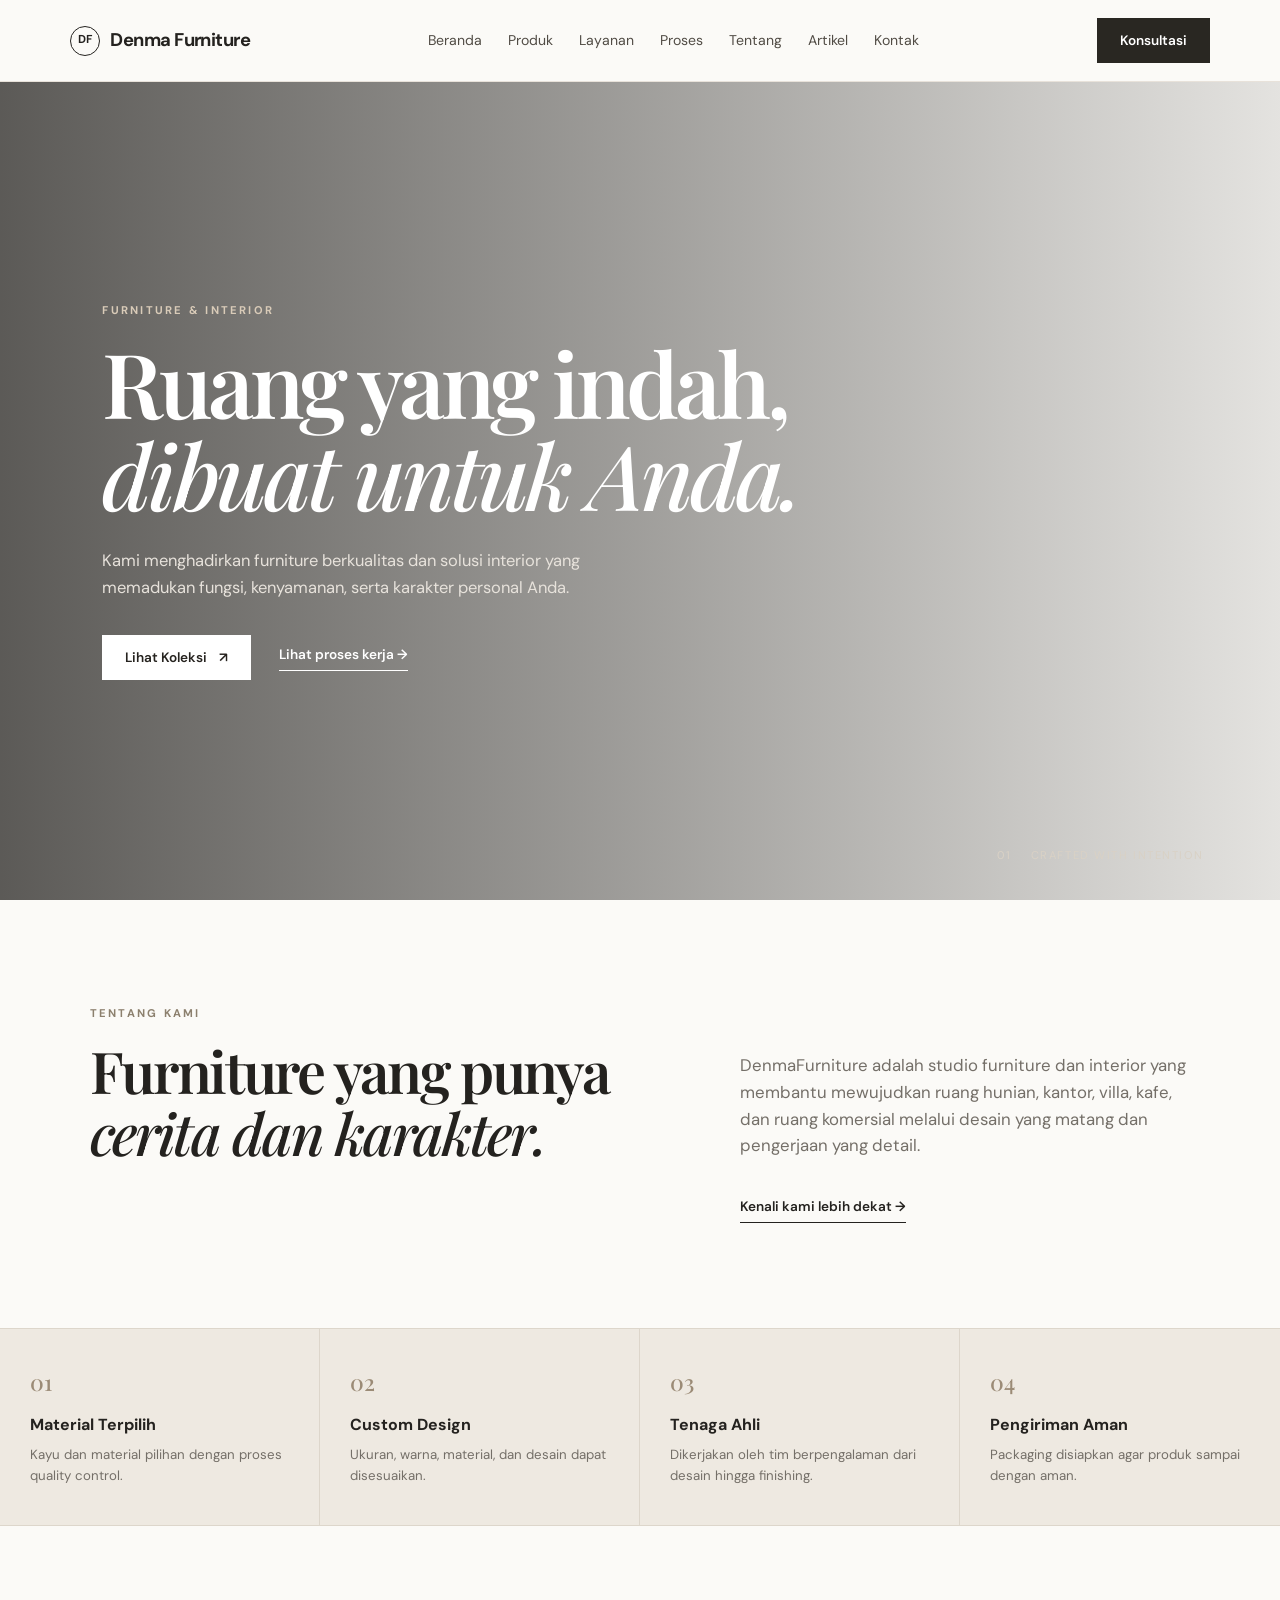
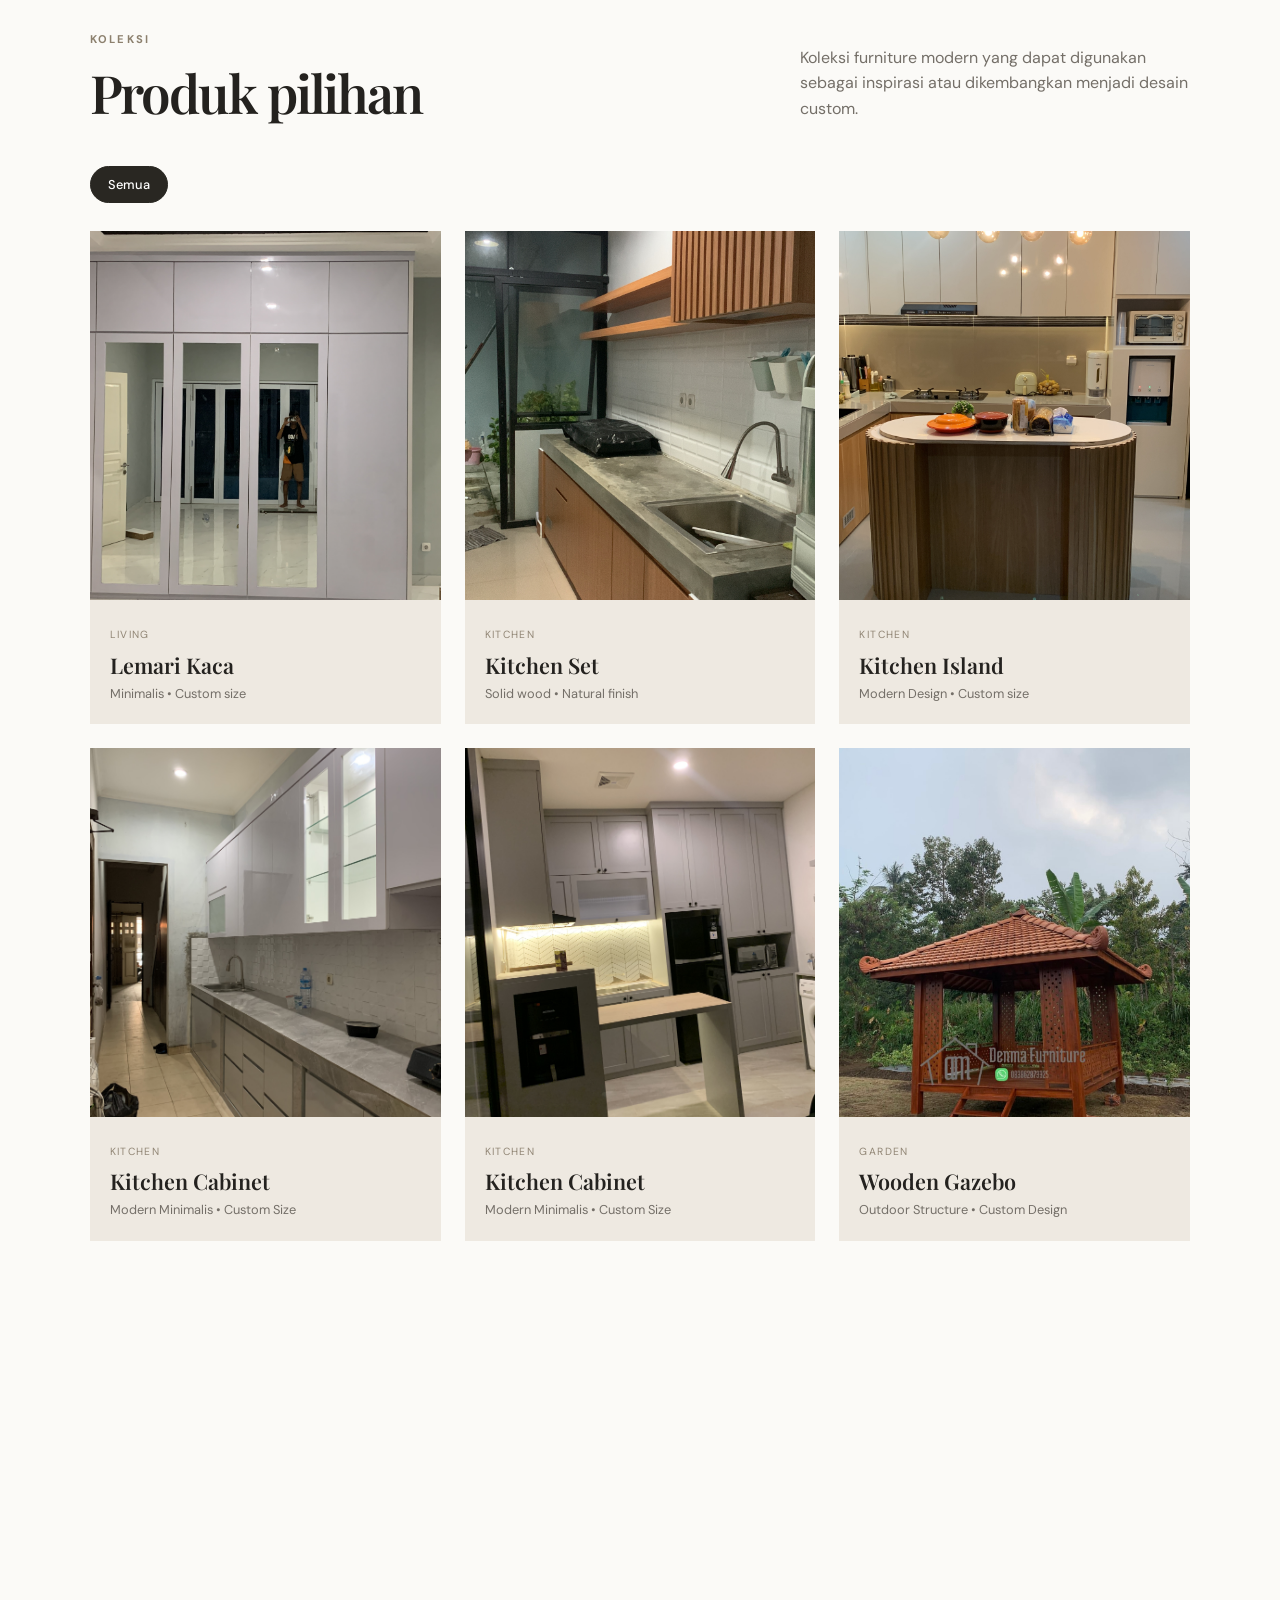
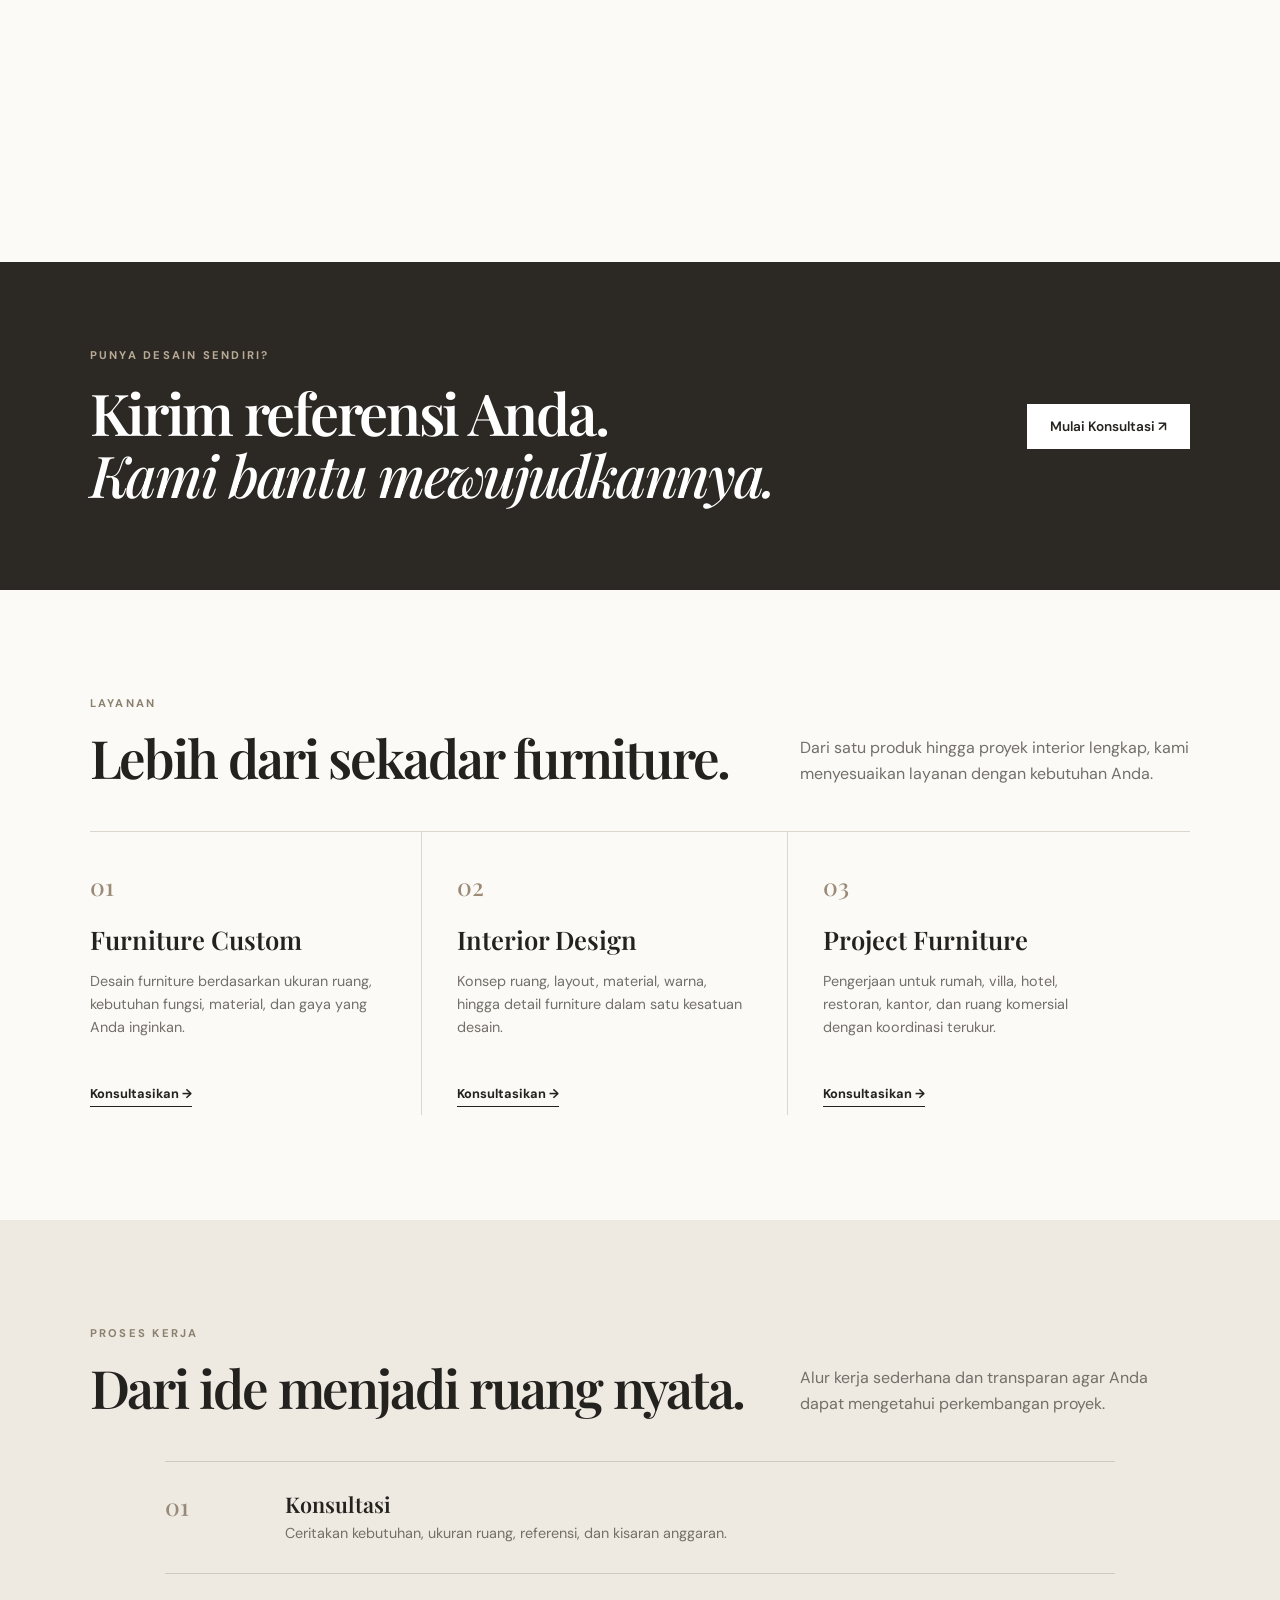
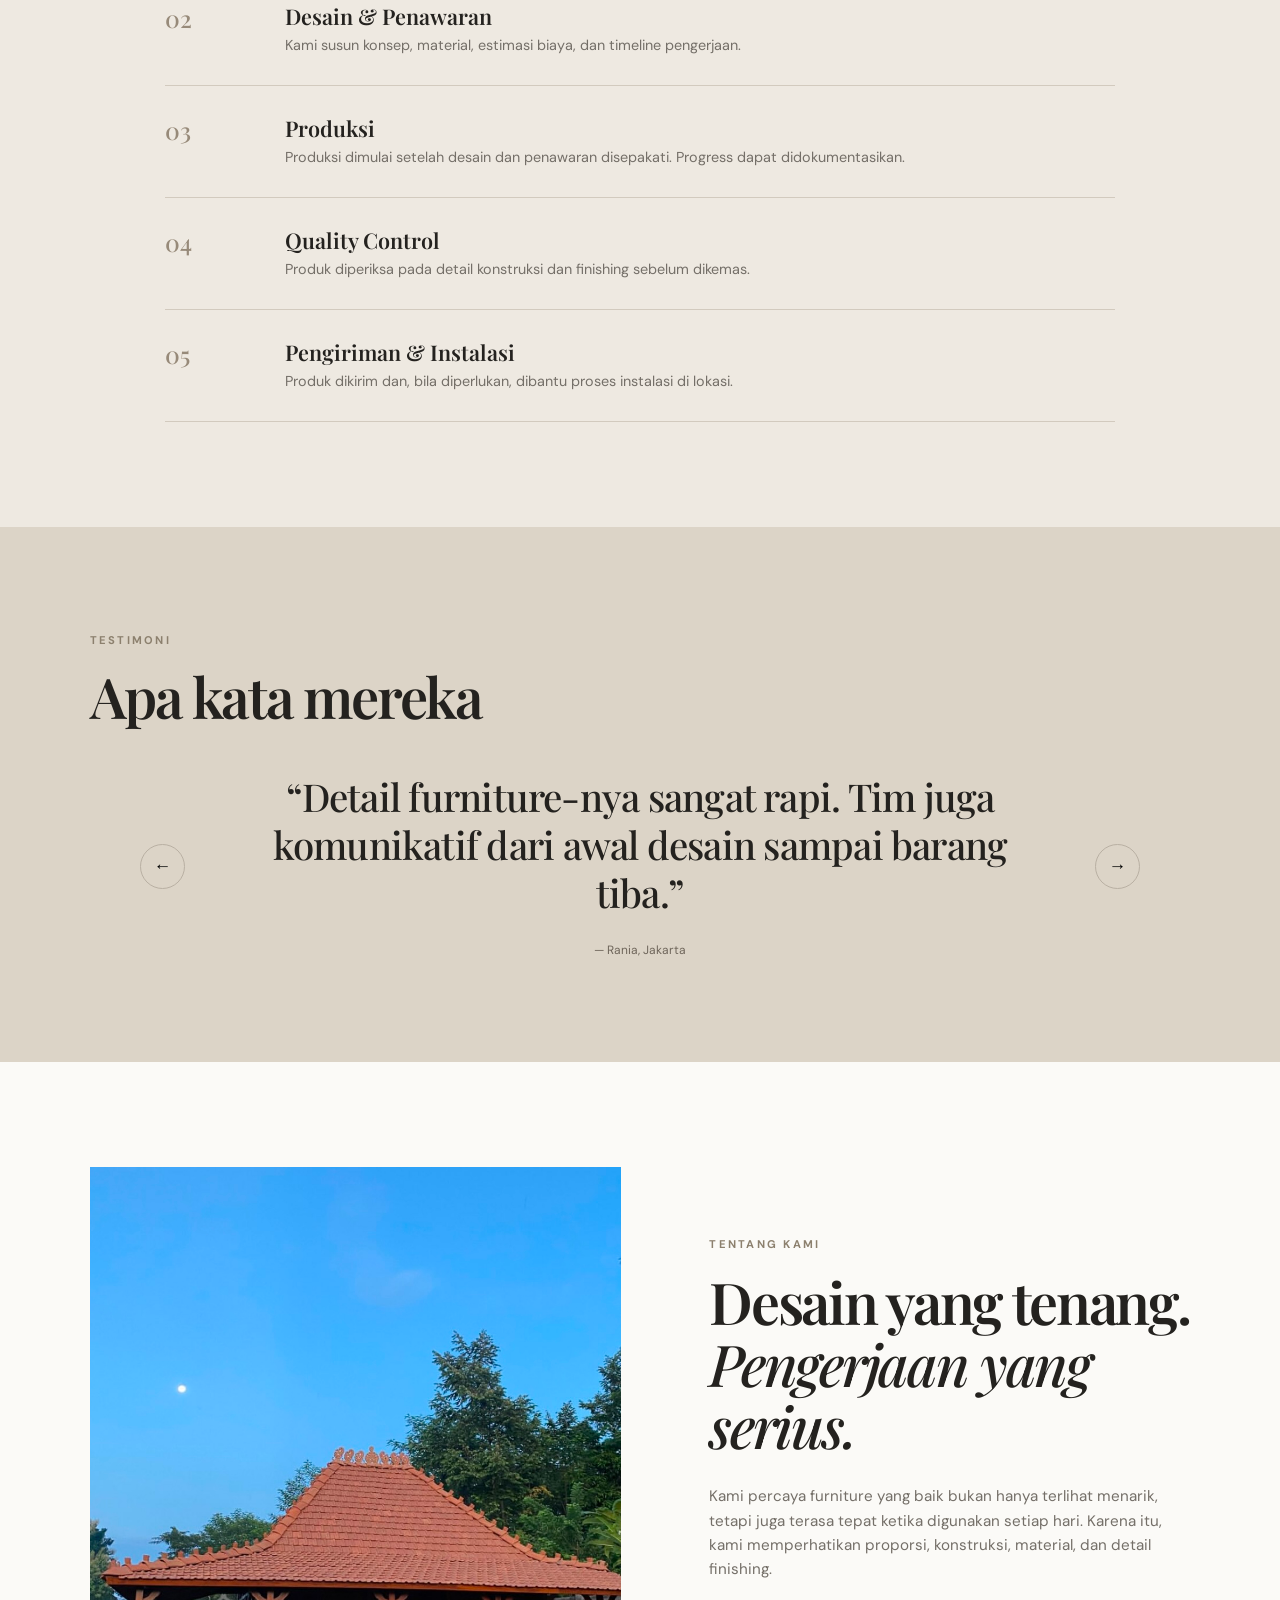
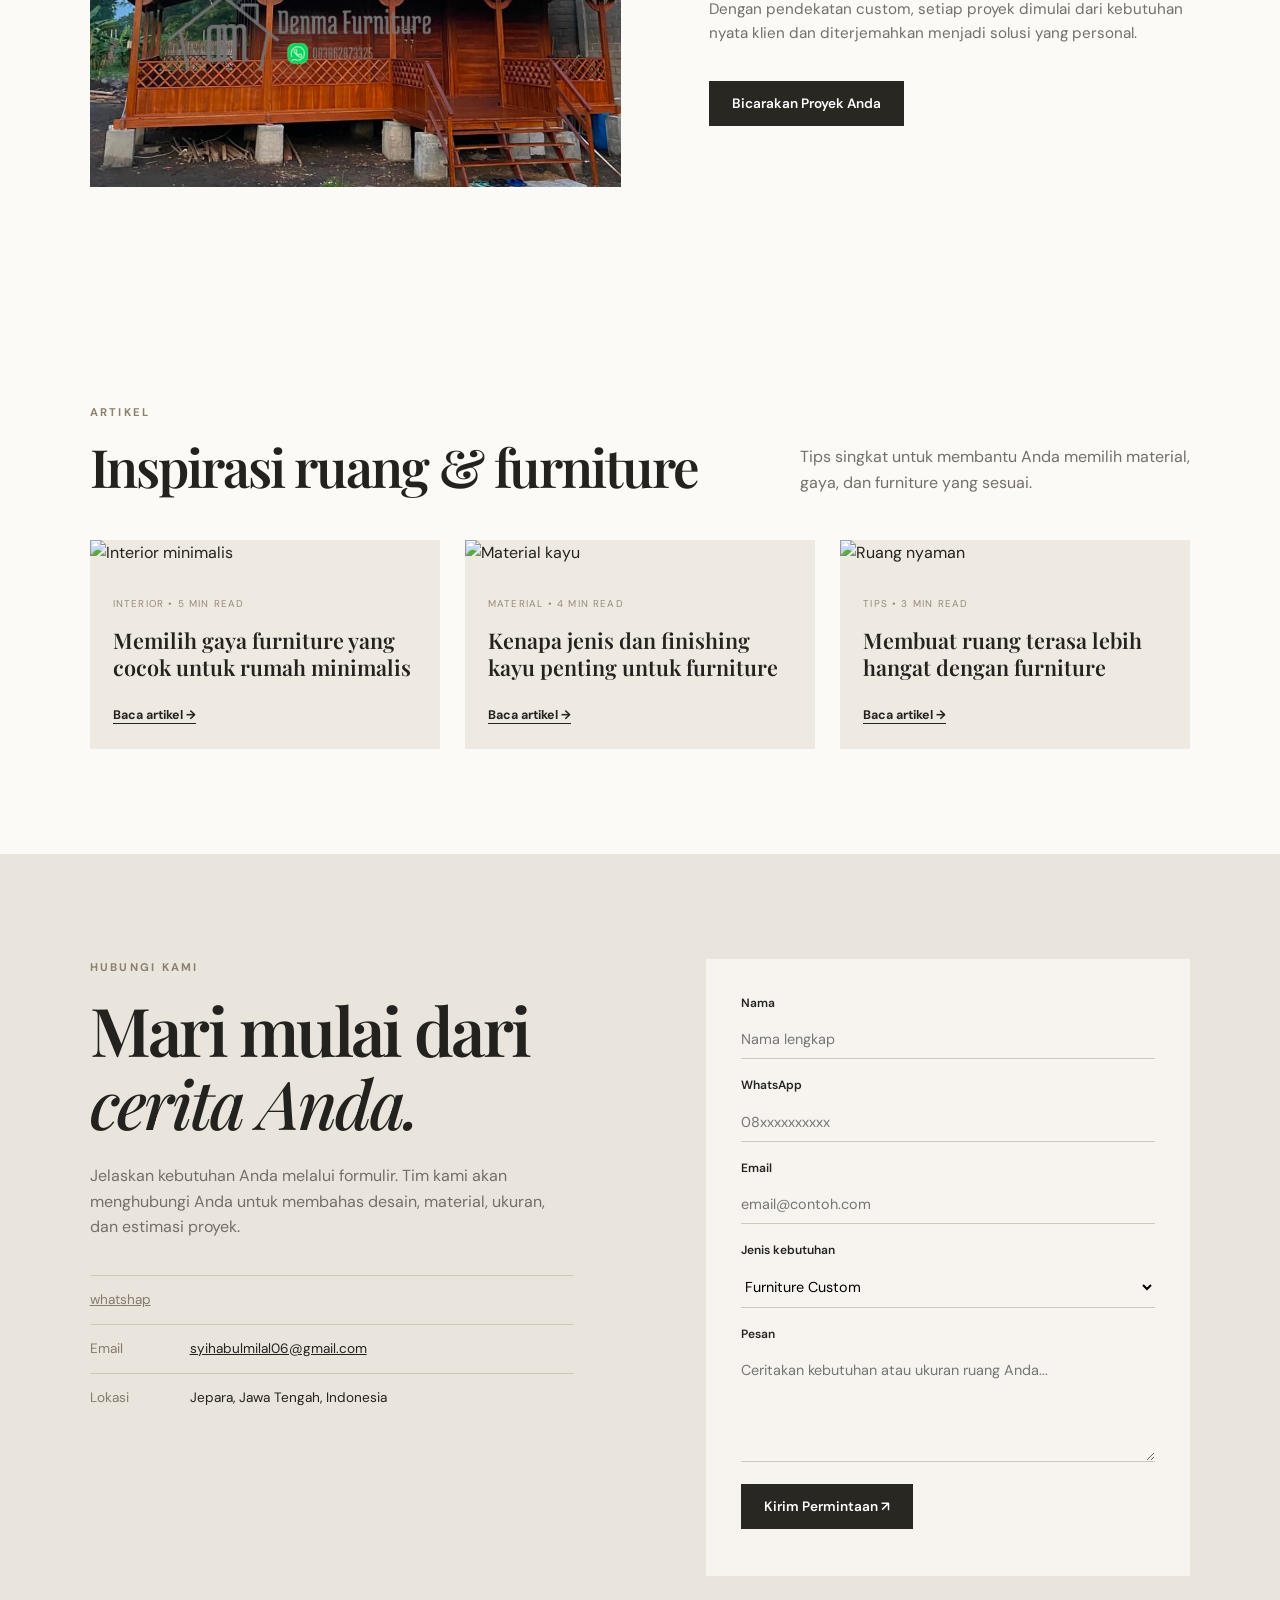
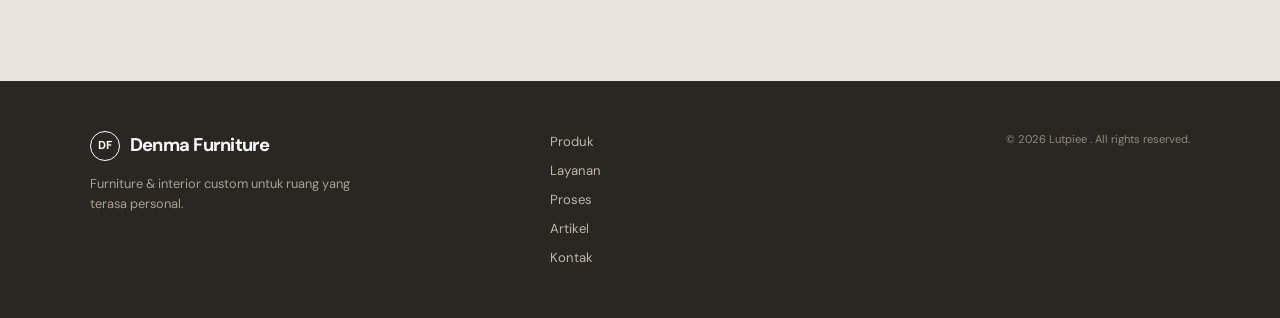
==== commit 0ce2b824: "edit index" ====
--- a/index.html
+++ b/index.html
@@ -4,6 +4,7 @@
   <meta charset="UTF-8">
   <meta name="viewport" content="width=device-width, initial-scale=1.0">
   <meta name="description" content="RuangKayu Interior - Furniture custom dan interior modern berkualitas.">
+  <meta name="google-site-verification" content="NmT00ACRJ7KeTqd02CGUdCjfJcodDP3wp1WJhT8oP_k" />
   <title>Denma furniture & Interior</title>
   <link rel="preconnect" href="https://fonts.googleapis.com">
   <link rel="preconnect" href="https://fonts.gstatic.com" crossorigin>
